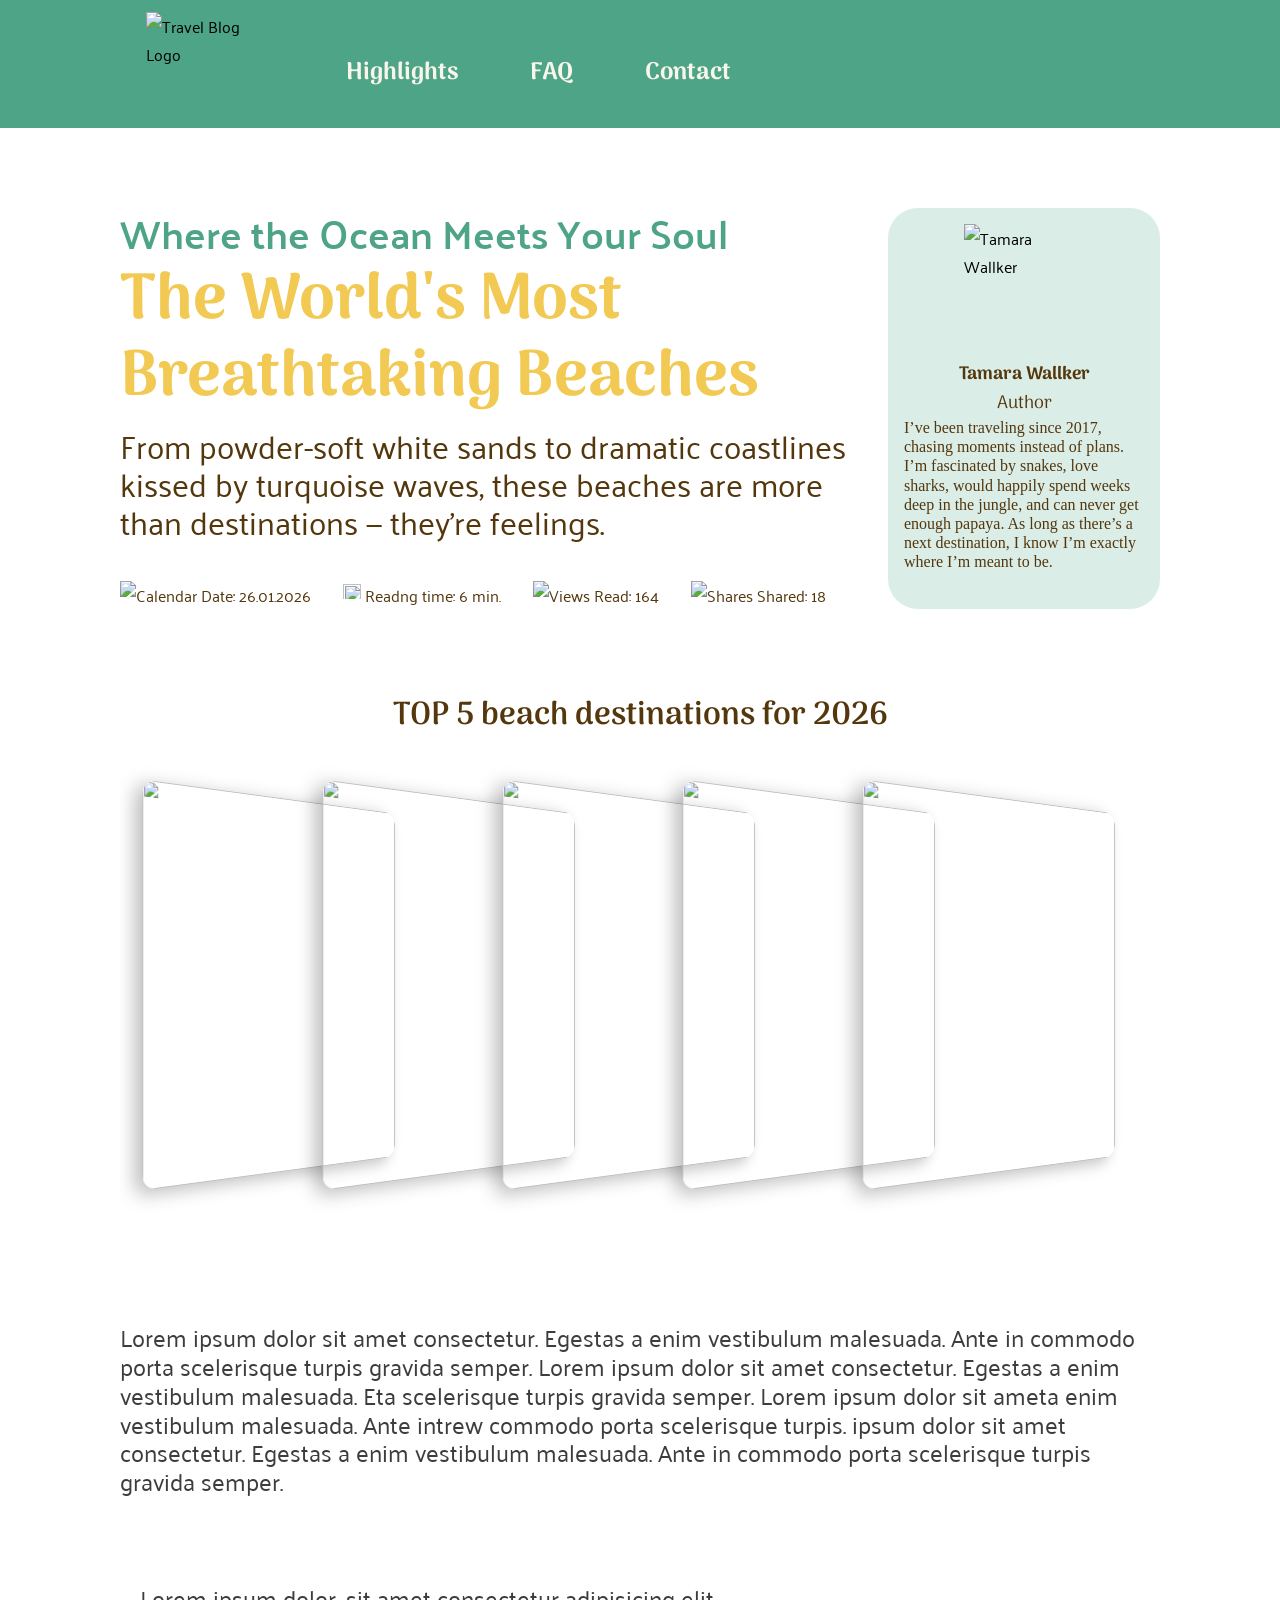
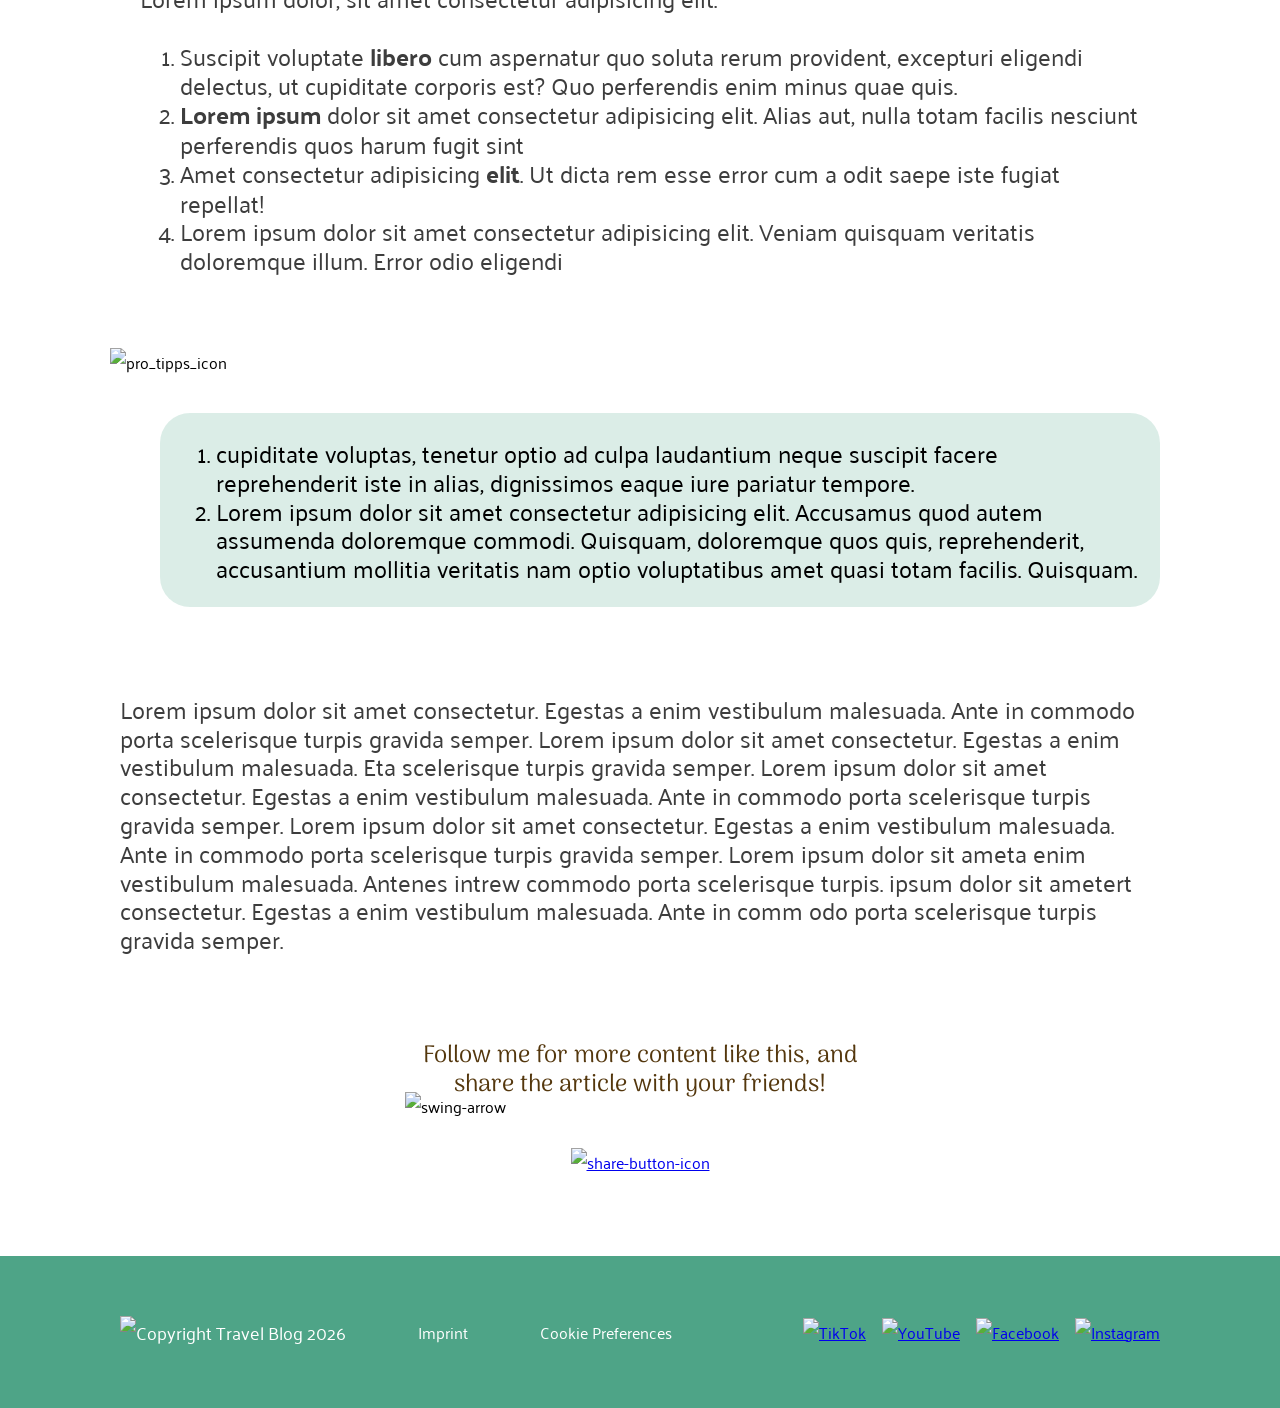
==== carousel.html @ 8987be5d "feat: add pro-tipp box / add share-button-content / refactor: footer" ====
<!DOCTYPE html>
<html lang="en">
<head>
    <meta charset="UTF-8">
    <meta name="viewport" content="width=device-width, initial-scale=1.0">
    <title>Article 01 / Carousel</title>
    <link rel="stylesheet" href="carousel.css">
</head>
<body>
    <header class="header">
        <nav class="nav">
            <img src="/travel-blog/video webpage/logo.png" alt="Travel Blog Logo" class="logo">
            <div class="nav_links">
                <a href="#highlights">Highlights</a>
                <a href="#faq">FAQ</a>
                <a href="#contact">Contact</a>
            </div>
        </nav>
    </header>
    <main class="full_content">
        <section class="article_header">
            <article class="headline_text">
                <div class="headline">
                    <p class="sub_headline">Where the Ocean Meets Your Soul</p>
                    <h1>The World's Most Breathtaking Beaches</h1>
                    <p class="description">From powder-soft white sands to dramatic coastlines kissed by turquoise waves, these beaches are more than destinations — they’re feelings.</p>
                </div>
                <div class="meta_info">
                    <div class="meta-item"><img src="/travel-blog/assets/img/page-carousel/calendar_month.png" alt="Calendar"> Date: 26.01.2026</div>
                    <div class="meta-item"><img src="/travel-blog/assets/img/page-carousel/eyeglasses_2.png"> Readng time: 6 min.</div>
                    <div class="meta-item"><img src="/travel-blog/assets/img/page-carousel/visibility.png" alt="Views"> Read: 164</div>
                    <div class="meta-item"><img src="/travel-blog/assets/img/page-carousel/share.png" alt="Shares"> Shared: 18</div>
                </div>
            </article>
            
            <article class="author_info">
                 <div class="avatar"><img src="/travel-blog/assets/img/page-carousel/Avatar.png" alt="Tamara Wallker"></div>
                    <div class="author_details">
                        <div class="author_header">
                            <p class="author_name">Tamara Wallker</p>
                            <p class="author_label">Author</p>
                        </div>
                        <p class="author_bio">I’ve been traveling since 2017, chasing moments instead of plans. I’m fascinated by snakes, love sharks, would happily spend weeks deep in the jungle, and can never get enough papaya. As long as there’s a next destination, I know I’m exactly where I’m meant to be.</p>
                    </div>
            </article>
        </section>
        <section class="carousel_content">
            <h2>TOP 5 beach destinations for 2026</h2>
            <section class="carousel">
                <div class="slider-element"> <img src="/travel-blog/assets/img/page-carousel/beach04.jpg" alt=""></div>
                <div class="slider-element"> <img src="/travel-blog/assets/img/page-carousel/beach03.jpg" alt=""></div>
                <div class="slider-element"> <img src="/travel-blog/assets/img/page-carousel/beach02.jpg" alt=""></div>
                <div class="slider-element"> <img src="/travel-blog/assets/img/page-carousel/beach01.jpg" alt=""></div>
                <div class="slider-element"> <img src="/travel-blog/assets/img/page-carousel/woman.jpg" alt=""></div>
            </section>
        </section>
        <p class="content_text">Lorem ipsum dolor sit amet consectetur. Egestas a enim vestibulum malesuada. Ante in commodo porta scelerisque turpis gravida semper.  Lorem ipsum dolor sit amet consectetur. Egestas a enim vestibulum malesuada. Eta scelerisque turpis gravida semper.  Lorem ipsum dolor sit ameta enim vestibulum malesuada. Ante intrew commodo porta scelerisque turpis. ipsum dolor sit amet consectetur. Egestas a enim vestibulum malesuada. Ante in commodo porta scelerisque turpis gravida semper. </p>
        <article class="list_text">
            <p>Lorem ipsum dolor, sit amet consectetur adipisicing elit. </p>
            <br>
            <ol>
                <li>Suscipit voluptate <span>libero</span> cum aspernatur quo soluta rerum provident, excepturi eligendi delectus, ut cupiditate corporis est? Quo perferendis enim minus quae quis.</li>
                <li><span>Lorem ipsum</span> dolor sit amet consectetur adipisicing elit. Alias aut, nulla totam facilis nesciunt perferendis quos harum fugit sint</li>
                <li>Amet consectetur adipisicing <span>elit</span>. Ut dicta rem esse error cum a odit saepe iste fugiat repellat!</li>
                <li>Lorem ipsum dolor sit amet consectetur adipisicing elit. Veniam quisquam veritatis doloremque illum. Error odio eligendi</li>
            </ol>
        </article>

        <section class="tipps_content">
            <article class="tipps_box">
                <img src="/travel-blog/assets/img/page-carousel/Frame 435.png" alt="pro_tipps_icon">
            </article>
            <article class="tipps_list">
                <ol>
                    <li>cupiditate voluptas, tenetur optio ad culpa laudantium neque suscipit facere reprehenderit iste in alias, dignissimos eaque iure pariatur tempore. </li>
                    <li>Lorem ipsum dolor sit amet consectetur adipisicing elit. Accusamus quod autem assumenda doloremque commodi. Quisquam, doloremque quos quis, reprehenderit, accusantium mollitia veritatis nam optio voluptatibus amet quasi totam facilis. Quisquam.</li>
                </ol>
            </article>
        </section>
        <p class="content_text">Lorem ipsum dolor sit amet consectetur. Egestas a enim vestibulum malesuada. Ante in commodo porta scelerisque turpis gravida semper.  Lorem ipsum dolor sit amet consectetur. Egestas a enim vestibulum malesuada. Eta scelerisque turpis gravida semper. Lorem ipsum dolor sit amet consectetur. 
            Egestas a enim vestibulum malesuada. Ante in commodo porta scelerisque turpis gravida semper.  Lorem ipsum dolor sit amet consectetur. Egestas a enim vestibulum malesuada. Ante in commodo porta scelerisque turpis gravida semper. Lorem ipsum dolor sit ameta enim vestibulum malesuada. Antenes intrew commodo porta scelerisque turpis. ipsum dolor sit ametert consectetur. Egestas a enim vestibulum malesuada. Ante in comm odo porta scelerisque turpis gravida semper. 
        </p>
        <section class="share_content">
            <p>Follow me for more content like this, and share the article with your friends!</p>
            <a href="#"> <img src="/travel-blog/assets/img/page-carousel/Share button.png" alt="share-button-icon"> </a>
            <img class="swing_arrow" src="/travel-blog/assets/img/page-carousel/Vector 12.png" alt="swing-arrow">
        </section>
    </main>
    <footer class="footer">
            <div class="footer_links">
                <div class="copyright_group">
                    <img src="/travel-blog/assets/img/footer/copyright.png" alt="Copyright">
                    <span>Travel Blog 2026</span>
                </div>
                <a href="#" >Imprint</a>
                <a href="#" >Cookie Preferences</a>
            </div>
            <div class="socialmedia_links">
                <a href="#"><img src="/travel-blog/assets/img/footer/Tiktok_icon 1.png" alt="TikTok" class="social-icon"></a>
                <a href="#"><img src="/travel-blog/assets/img/footer/youtube.png" alt="YouTube" class="social-icon"></a>
                <a href="#"><img src="/travel-blog/assets/img/footer/facebook.png" alt="Facebook" class="social-icon"></a>
                <a href="#"><img src="/travel-blog/assets/img/footer/Instagram_logo_2016 1.png" alt="Instagram" class="social-icon"></a>
            </div>
    </footer>

</body>
</html>
---- carousel.css ----
@font-face {
  font-family: "Arima";
  src: url("./assets/fonts/Arima/Arima-VariableFont_wght.ttf")
    format("truetype");
  font-weight: 100 900;
  font-style: normal;
}

@font-face {
  font-family: "Palanquin-Regular";
  src: url("./assets/fonts/Palanquin/Palanquin-Regular.ttf") format("truetype");
  font-weight: 100 900;
  font-style: normal;
}

@font-face {
  font-family: "Palanquin-SemiBold";
  src: url("./assets/fonts/Palanquin/Palanquin-SemiBold.ttf") format("truetype");
  font-weight: 100 900;
  font-style: normal;
}

@font-face {
  font-family: "Palanquin-Bold";
  src: url("./assets/fonts/Palanquin/Palanquin-Bold.ttf") format("truetype");
  font-weight: 100 900;
  font-style: normal;
}

* {
  margin: 0;
  box-sizing: border-box;
  font-family: "Palanquin-Regular";
  scroll-behavior: smooth;
}

html {
  font-size: 16px;
}

.full_content {
  display: flex;
  flex-direction: column;
  align-items: center;
  padding: 80px 120px;
  gap: 88px;
}

.header {
  width: 100%;
  height: 128px;
  display: flex;
  align-items: center;
  background: #4ea487;
}

.nav {
  display: flex;
  align-items: center;
  padding-left: 146px;
  padding-top: 16px;
  gap: 80px;
}

.logo {
  width: 120px;
  height: 120px;
}

.nav_links {
  display: flex;
  gap: 72px;
}

.nav_links a {
  font-family: "Arima";
  font-weight: 700;
  font-size: 24px;
  color: #f8f5eb;
  text-decoration: none;
  gap: 10px;
}

.article_header {
  max-width: 1201px;
  display: flex;
  justify-content: space-between;
  gap: 30px;
}

.headline_text {
  display: flex;
  flex-direction: column;
  gap: 40px;
}

.headline {
  display: flex;
  flex-direction: column;
  gap: 8px;
}

.sub_headline {
  font-size: 40px;
  font-family: "Palanquin-SemiBold";
  font-weight: 600;
  color: rgba(78, 164, 135, 1);
  line-height: 120%;
}

.headline h1 {
  font-family: "Arima";
  font-size: 64px;
  color: rgba(241, 201, 83, 1);
  line-height: 120%;
}

.description {
  font-size: 32px;
  line-height: 120%;
  color: rgba(84, 55, 13, 1);
}

.author_info {
  display: flex;
  flex-direction: column;
  align-items: center;
  padding: 16px;
  gap: 16px;
  background: rgba(78, 164, 135, 0.2);
  border-radius: 30px;
}

.avatar {
  width: 120px;
  height: 120px;
}

.author_header {
  display: flex;
  flex-direction: column;
  align-items: center;
}

.author_details {
  display: flex;
  flex-direction: column;
  align-items: center;
  width: 240px;
}

.author_name {
  font-family: "Arima";
  font-weight: bold;
  font-size: 18px;
  color: rgba(84, 55, 13, 1);
}

.author_label {
  font-family: "Arima";
  font-size: 18px;
  color: rgba(84, 55, 13, 1);
}

.author_bio {
  font-family: "Palanquin";
  color: rgba(84, 55, 13, 1);
  line-height: 120%;
}

.meta_info {
  display: flex;
  gap: 32px;
  font-size: 16px;
  color: #54370d;
  align-items: center;
}

.meta-item img {
  height: 18px;
  width: 18px;
}

.carousel_content {
  width: 100%;
  display: flex;
  flex-direction: column;
  align-items: center;
}

.carousel_content h2 {
  font-family: "Arima";
  font-weight: 600;
  font-size: 32px;
  line-height: 120%;
  color: rgba(84, 55, 13, 1);
}

.carousel {
  max-width: 1300px;
  width: 100%;
  height: 500px;
  display: flex;
  justify-content: center;
  align-items: center;
  margin: 0 auto;
  overflow: hidden;
}

.carousel img {
  width: 100%;
  height: 100%;
  object-fit: cover;
  border-radius: 16px;
  display: block;
}

.slider-element {
  width: 340px;
  height: 440px;
  position: relative;
  border-radius: 16px;
  margin: 0 -80px;
  box-shadow: -9px 5px 20px 0px rgba(0, 0, 0, 0.25);
  transform: perspective(800px) rotateY(30deg) scale(0.85);
  transition: all 300ms ease-out;
}

.slider-element:hover {
  z-index: 2;

  transform: perspective(800px) rotateY(0deg) scale(1);
  margin: 0 40px;

  box-shadow: -9px 5px 20px 0px rgba(0, 0, 0, 0.25);
}

.slider-element:hover ~ .slider-element {
  transform: perspective(700px) rotateY(-30deg) scale(0.85);
}

.content_text {
  font-size: 24px;
  line-height: 120%;
  color: rgba(61, 61, 61, 1);
}

.list_text {
  max-width: 1000px;
  font-size: 24px;
  color: rgba(61, 61, 61, 1);
  display: flex;
  flex-direction: column;
  line-height: 120%;
}

.list_text span {
  font-family: "Palanquin-Bold";
}

.tipps_content {
  max-width: 1130px;
  display: flex;
  flex-direction: column;
  position: relative;
}

.tipps_list {
  font-size: 24px;
  line-height: 120%;
  background-color: rgba(78, 164, 135, 0.2);
  border-radius: 30px;
  padding: 26px 16px 24px 16px;
  margin-top: 50px;
  margin-left: 40px;
}

.tipps_box {
  position: absolute;
  top: -15px;
  left: -10px;
  z-index: 1;
}

.share_content {
  max-width: 480px;
  display: flex;
  flex-direction: column;
  align-items: center;
  text-align: center;
  gap: 48px;
  position: relative;
}

.share_content p {
  font-size: 24px;
  font-family: "Arima";
  line-height: 120%;
  color: rgba(84, 55, 13, 1);
}

.swing_arrow {
  position: absolute;
  top: 50px;
  left: 5px;
}

.footer {
  padding: 60px 120px;
  display: flex;
  width: 100%;
  justify-content: space-between;
  background-color: rgba(78, 164, 135, 1);
}

.copyright_group {
  font-size: 18px;
  color: white;
  display: flex;
  gap: 4px;
}

.footer_links {
  display: flex;
  gap: 72px;
  align-items: center;
}

.footer_links img {
  object-fit: contain;
}

.footer_links a {
  text-decoration: none;
  color: white;
}

.socialmedia_links {
  display: flex;
  gap: 16px;
  align-items: center;
}
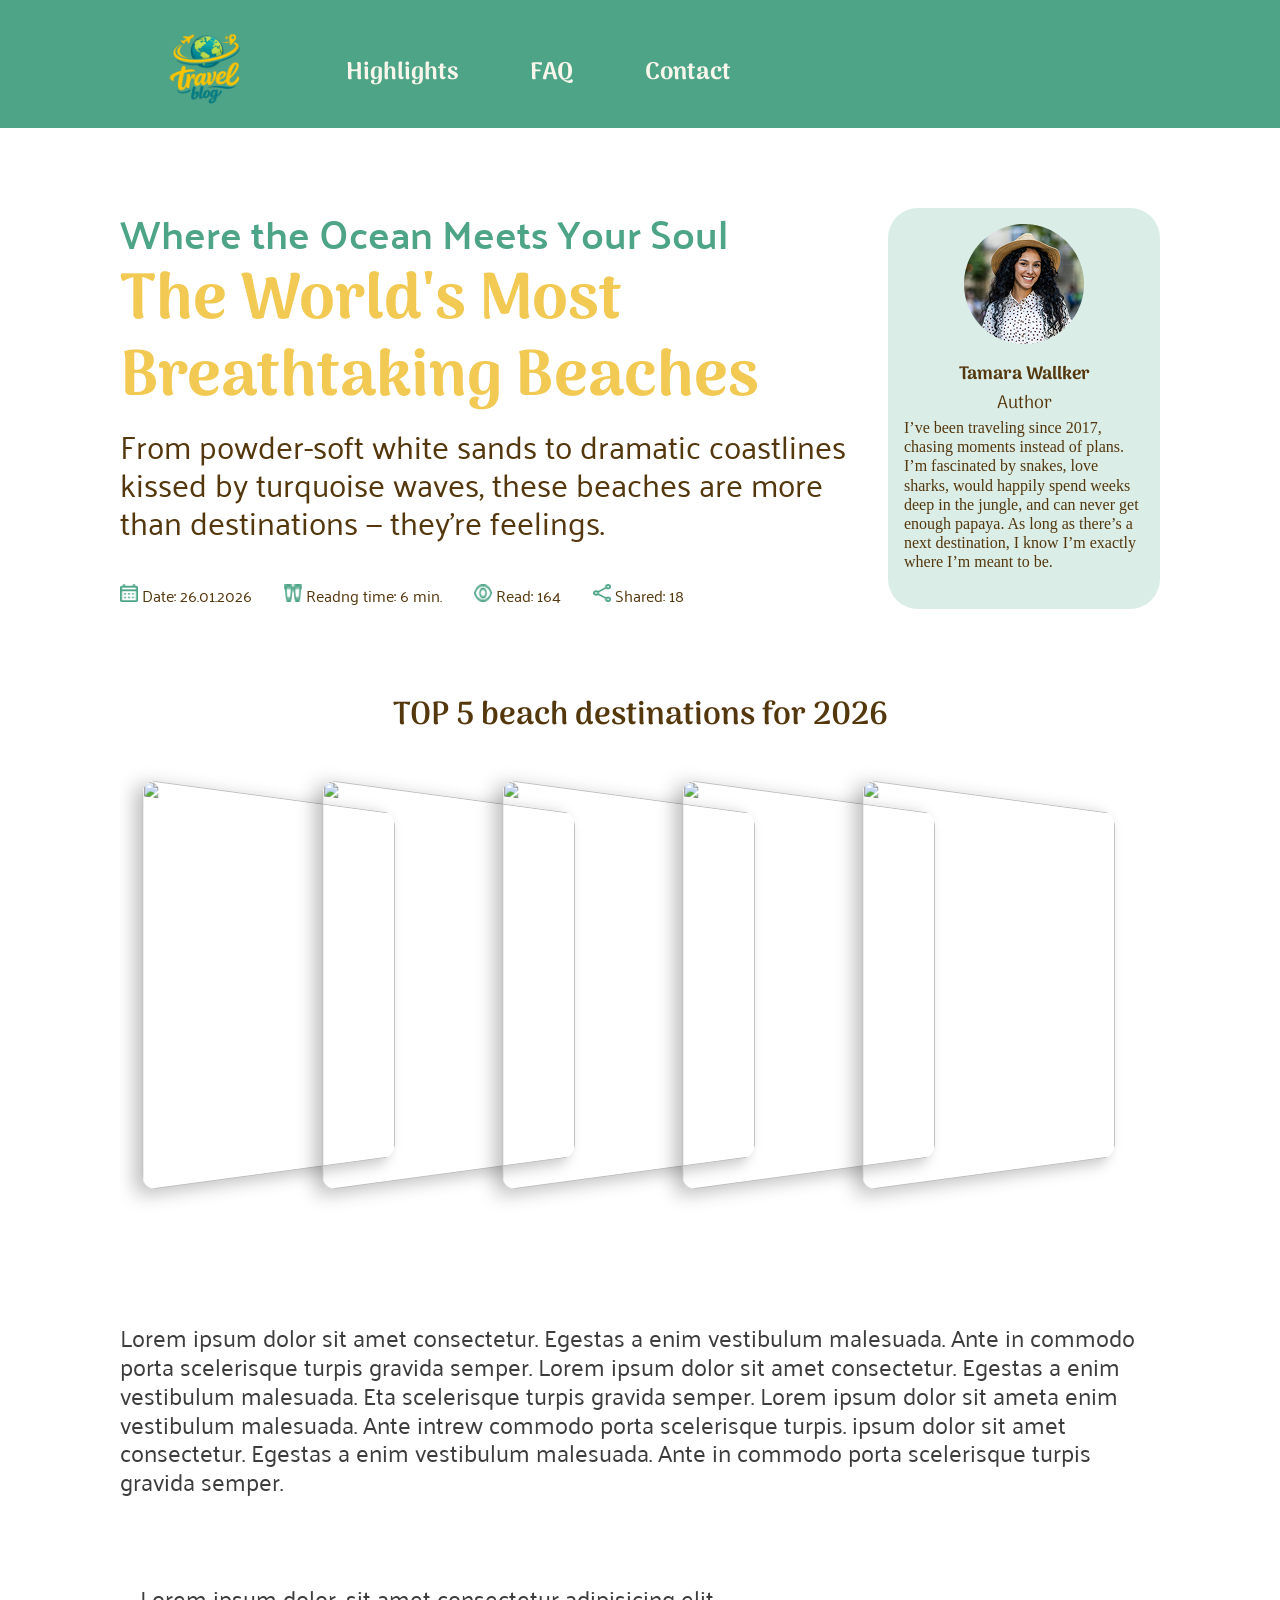
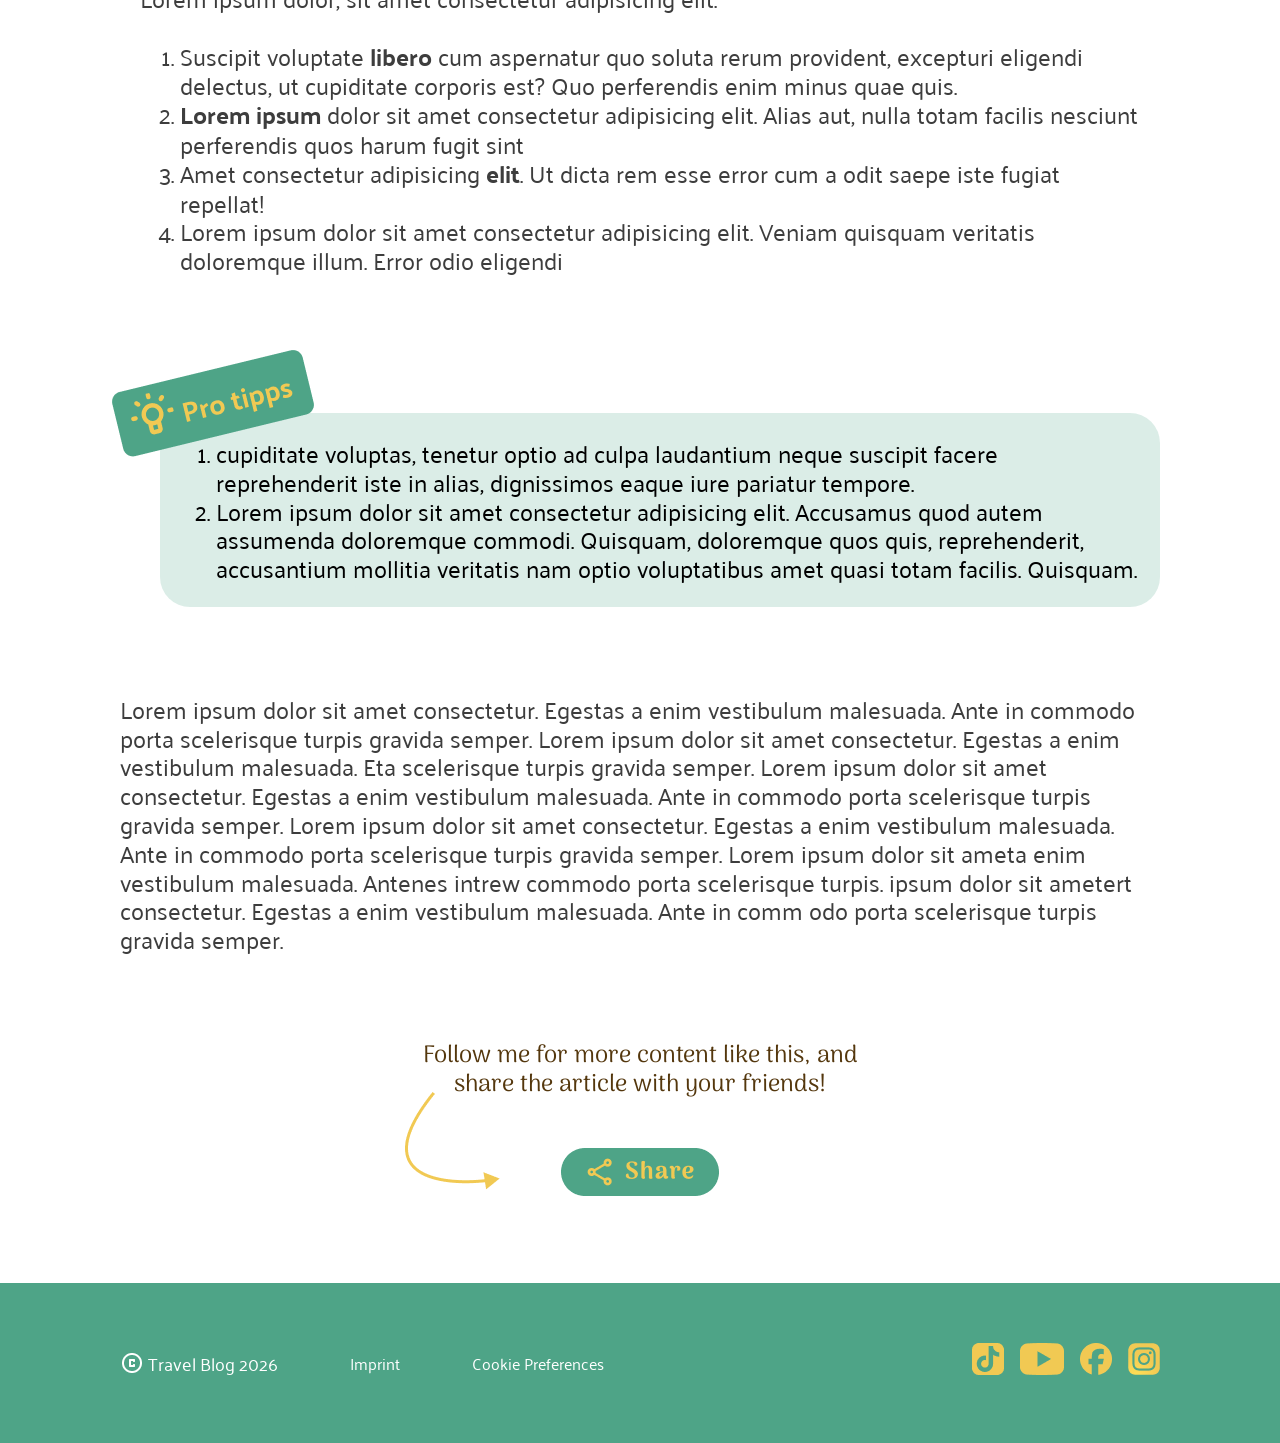
==== commit e78fff68: "fix: changed img path" ====
--- a/carousel.html
+++ b/carousel.html
@@ -9,7 +9,7 @@
 <body>
     <header class="header">
         <nav class="nav">
-            <img src="/travel-blog/video webpage/logo.png" alt="Travel Blog Logo" class="logo">
+            <img src="./video webpage/logo.png" alt="Travel Blog Logo" class="logo">
             <div class="nav_links">
                 <a href="#highlights">Highlights</a>
                 <a href="#faq">FAQ</a>
@@ -26,15 +26,15 @@
                     <p class="description">From powder-soft white sands to dramatic coastlines kissed by turquoise waves, these beaches are more than destinations — they’re feelings.</p>
                 </div>
                 <div class="meta_info">
-                    <div class="meta-item"><img src="/travel-blog/assets/img/page-carousel/calendar_month.png" alt="Calendar"> Date: 26.01.2026</div>
-                    <div class="meta-item"><img src="/travel-blog/assets/img/page-carousel/eyeglasses_2.png"> Readng time: 6 min.</div>
-                    <div class="meta-item"><img src="/travel-blog/assets/img/page-carousel/visibility.png" alt="Views"> Read: 164</div>
-                    <div class="meta-item"><img src="/travel-blog/assets/img/page-carousel/share.png" alt="Shares"> Shared: 18</div>
+                    <div class="meta-item"><img src="./assets/img/page-carousel/calendar_month.png" alt="Calendar"> Date: 26.01.2026</div>
+                    <div class="meta-item"><img src="./assets/img/page-carousel/eyeglasses_2.png"> Readng time: 6 min.</div>
+                    <div class="meta-item"><img src="./assets/img/page-carousel/visibility.png" alt="Views"> Read: 164</div>
+                    <div class="meta-item"><img src="./assets/img/page-carousel/share.png" alt="Shares"> Shared: 18</div>
                 </div>
             </article>
             
             <article class="author_info">
-                 <div class="avatar"><img src="/travel-blog/assets/img/page-carousel/Avatar.png" alt="Tamara Wallker"></div>
+                 <div class="avatar"><img src="./assets/img/page-carousel/Avatar.png" alt="Tamara Wallker"></div>
                     <div class="author_details">
                         <div class="author_header">
                             <p class="author_name">Tamara Wallker</p>
@@ -47,11 +47,11 @@
         <section class="carousel_content">
             <h2>TOP 5 beach destinations for 2026</h2>
             <section class="carousel">
-                <div class="slider-element"> <img src="/travel-blog/assets/img/page-carousel/beach04.jpg" alt=""></div>
-                <div class="slider-element"> <img src="/travel-blog/assets/img/page-carousel/beach03.jpg" alt=""></div>
-                <div class="slider-element"> <img src="/travel-blog/assets/img/page-carousel/beach02.jpg" alt=""></div>
-                <div class="slider-element"> <img src="/travel-blog/assets/img/page-carousel/beach01.jpg" alt=""></div>
-                <div class="slider-element"> <img src="/travel-blog/assets/img/page-carousel/woman.jpg" alt=""></div>
+                <div class="slider-element"> <img src="./assets/img/page-carousel/beach04.jpg" alt=""></div>
+                <div class="slider-element"> <img src="./assets/img/page-carousel/beach03.jpg" alt=""></div>
+                <div class="slider-element"> <img src="./assets/img/page-carousel/beach02.jpg" alt=""></div>
+                <div class="slider-element"> <img src="./assets/img/page-carousel/beach01.jpg" alt=""></div>
+                <div class="slider-element"> <img src="./assets/img/page-carousel/woman.jpg" alt=""></div>
             </section>
         </section>
         <p class="content_text">Lorem ipsum dolor sit amet consectetur. Egestas a enim vestibulum malesuada. Ante in commodo porta scelerisque turpis gravida semper.  Lorem ipsum dolor sit amet consectetur. Egestas a enim vestibulum malesuada. Eta scelerisque turpis gravida semper.  Lorem ipsum dolor sit ameta enim vestibulum malesuada. Ante intrew commodo porta scelerisque turpis. ipsum dolor sit amet consectetur. Egestas a enim vestibulum malesuada. Ante in commodo porta scelerisque turpis gravida semper. </p>
@@ -68,7 +68,7 @@
 
         <section class="tipps_content">
             <article class="tipps_box">
-                <img src="/travel-blog/assets/img/page-carousel/Frame 435.png" alt="pro_tipps_icon">
+                <img src="./assets/img/page-carousel/Frame 435.png" alt="pro_tipps_icon">
             </article>
             <article class="tipps_list">
                 <ol>
@@ -82,24 +82,24 @@
         </p>
         <section class="share_content">
             <p>Follow me for more content like this, and share the article with your friends!</p>
-            <a href="#"> <img src="/travel-blog/assets/img/page-carousel/Share button.png" alt="share-button-icon"> </a>
-            <img class="swing_arrow" src="/travel-blog/assets/img/page-carousel/Vector 12.png" alt="swing-arrow">
+            <a href="#"> <img src="./assets/img/page-carousel/Share button.png" alt="share-button-icon"> </a>
+            <img class="swing_arrow" src="./assets/img/page-carousel/Vector 12.png" alt="swing-arrow">
         </section>
     </main>
     <footer class="footer">
             <div class="footer_links">
                 <div class="copyright_group">
-                    <img src="/travel-blog/assets/img/footer/copyright.png" alt="Copyright">
+                    <img src="./assets/img/footer/copyright.png" alt="Copyright">
                     <span>Travel Blog 2026</span>
                 </div>
                 <a href="#" >Imprint</a>
                 <a href="#" >Cookie Preferences</a>
             </div>
             <div class="socialmedia_links">
-                <a href="#"><img src="/travel-blog/assets/img/footer/Tiktok_icon 1.png" alt="TikTok" class="social-icon"></a>
-                <a href="#"><img src="/travel-blog/assets/img/footer/youtube.png" alt="YouTube" class="social-icon"></a>
-                <a href="#"><img src="/travel-blog/assets/img/footer/facebook.png" alt="Facebook" class="social-icon"></a>
-                <a href="#"><img src="/travel-blog/assets/img/footer/Instagram_logo_2016 1.png" alt="Instagram" class="social-icon"></a>
+                <a href="#"><img src="./assets/img/footer/Tiktok_icon 1.png" alt="TikTok" class="social-icon"></a>
+                <a href="#"><img src="./assets/img/footer/youtube.png" alt="YouTube" class="social-icon"></a>
+                <a href="#"><img src="./assets/img/footer/facebook.png" alt="Facebook" class="social-icon"></a>
+                <a href="#"><img src="./assets/img/footer/Instagram_logo_2016 1.png" alt="Instagram" class="social-icon"></a>
             </div>
     </footer>
 
--- a/carousel.css
+++ b/carousel.css
@@ -78,7 +78,44 @@
   font-size: 24px;
   color: #f8f5eb;
   text-decoration: none;
-  gap: 10px;
+  position: relative; 
+  display: inline-block;
+}
+
+.nav_links a::after {
+    content: "";
+    position: absolute;
+    bottom: 5px;
+    left: 50%;
+    transform: translateX(-50%);
+    width: calc(100% + 20px);                 
+    height: 25px;                
+    background-repeat: no-repeat;
+    background-position: bottom center;
+    
+    background-size: contain;
+    opacity: 0;                  
+    transition: opacity 300ms ease; 
+}
+
+.nav_links a:focus{
+  color: rgba(241, 201, 83, 1);
+}
+
+.nav_links a:nth-child(1)::after {
+  background-image: url(/travel-blog/assets/img/page-carousel/highlight-hover.png);
+}
+
+.nav_links a:nth-child(2)::after {
+  background-image: url(/travel-blog/assets/img/page-carousel/faq-hover.png);
+}
+
+.nav_links a:nth-child(3)::after {
+  background-image: url(/travel-blog/assets/img/page-carousel/contact-hover.png);
+}
+
+.nav_links a:hover::after{
+  opacity: 1;
 }
 
 .article_header {
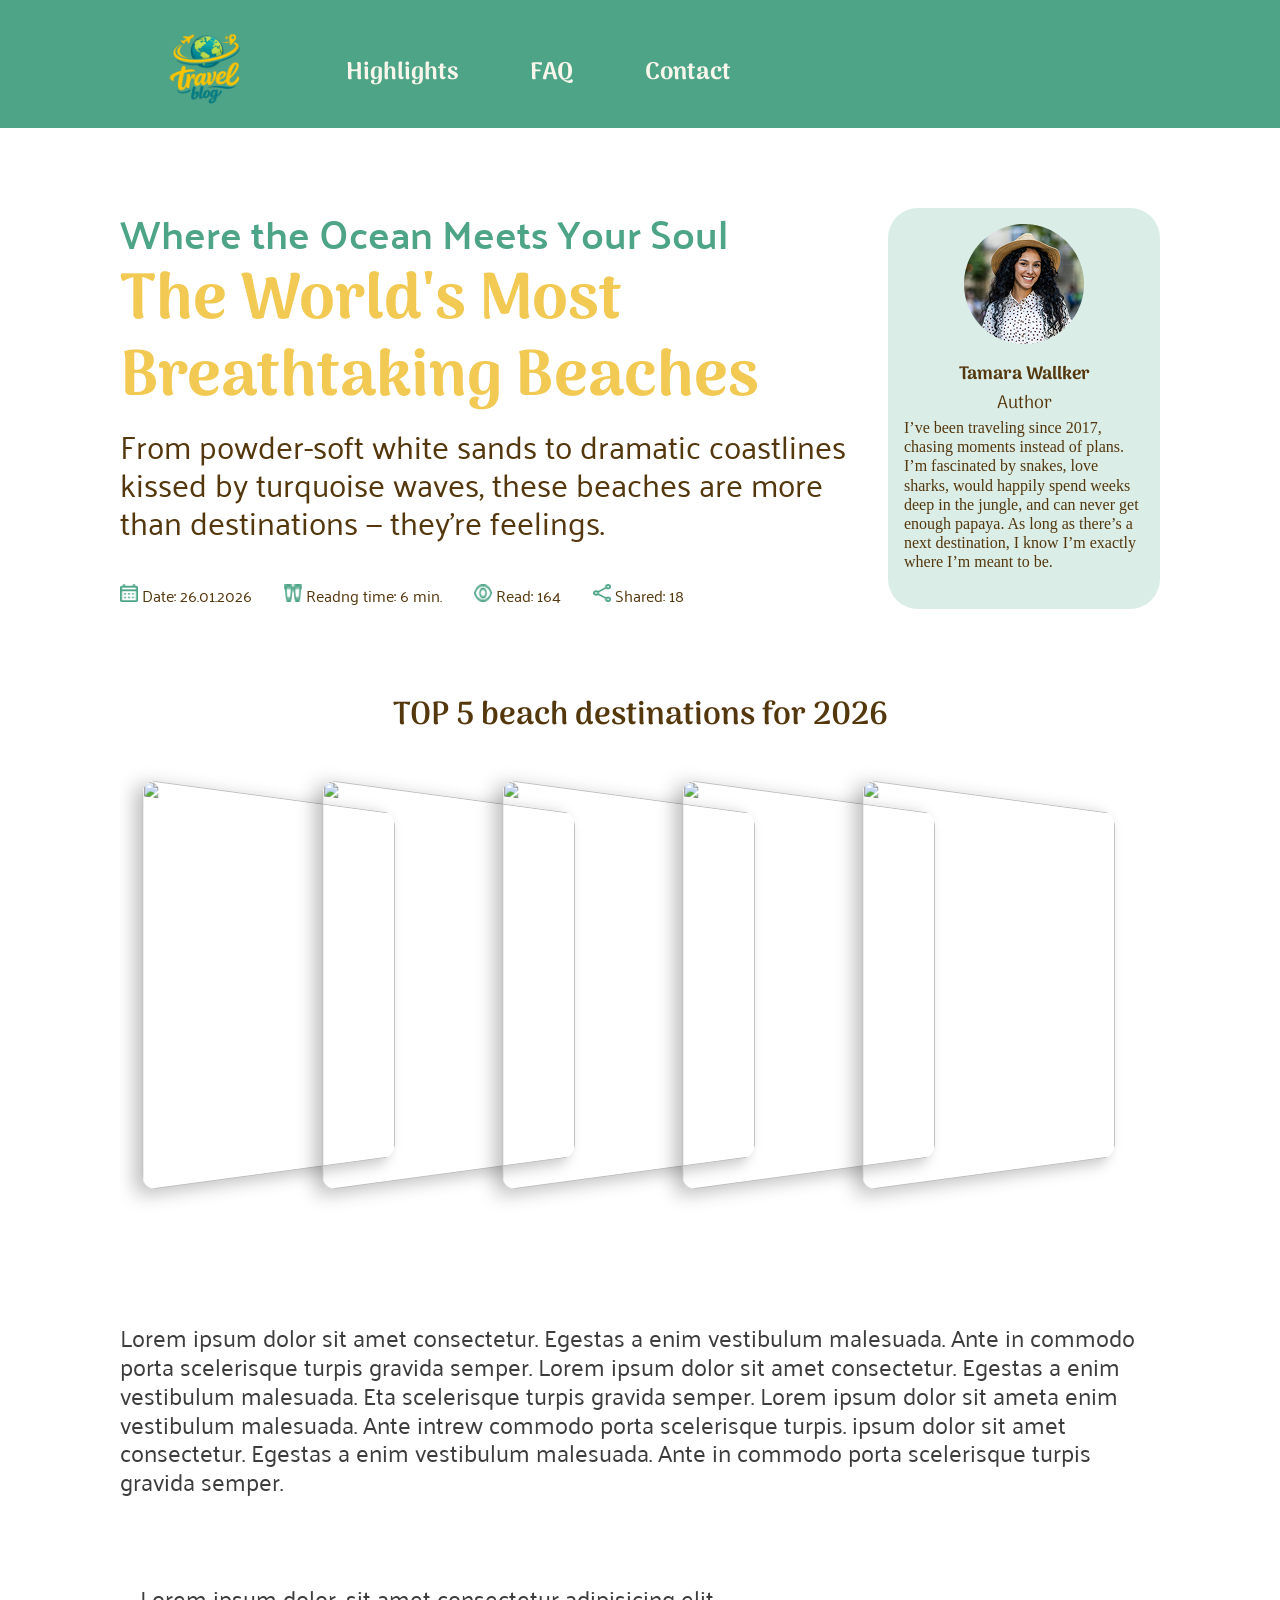
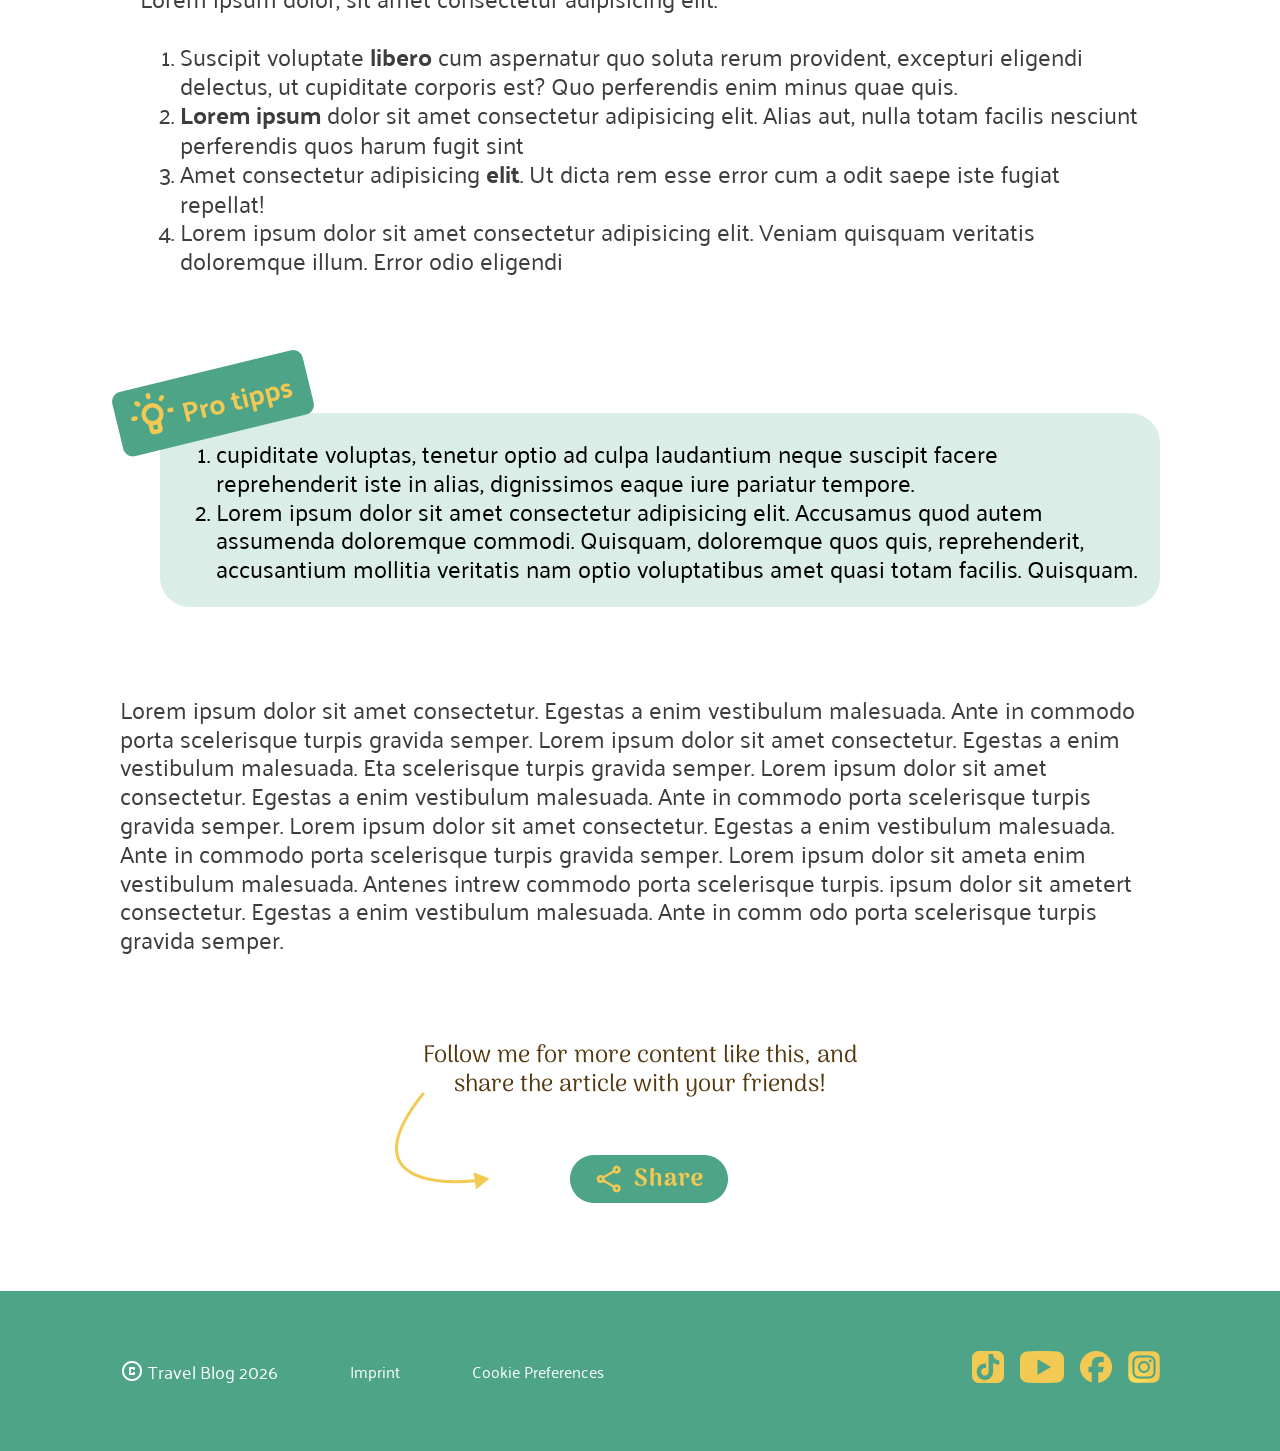
==== commit e18f9733: "fix: share_content" ====
--- a/carousel.html
+++ b/carousel.html
@@ -81,9 +81,25 @@
             Egestas a enim vestibulum malesuada. Ante in commodo porta scelerisque turpis gravida semper.  Lorem ipsum dolor sit amet consectetur. Egestas a enim vestibulum malesuada. Ante in commodo porta scelerisque turpis gravida semper. Lorem ipsum dolor sit ameta enim vestibulum malesuada. Antenes intrew commodo porta scelerisque turpis. ipsum dolor sit ametert consectetur. Egestas a enim vestibulum malesuada. Ante in comm odo porta scelerisque turpis gravida semper. 
         </p>
         <section class="share_content">
-            <p>Follow me for more content like this, and share the article with your friends!</p>
-            <a href="#"> <img src="./assets/img/page-carousel/Share button.png" alt="share-button-icon"> </a>
-            <img class="swing_arrow" src="./assets/img/page-carousel/Vector 12.png" alt="swing-arrow">
+            <p>
+            Follow me for more content like this, and share the article with your
+            friends!
+            </p>
+            <div class="share_action_area">
+                <input type="checkbox" id="share-toggle" class="share_checkbox" />
+                <label for="share-toggle" class="share_btn_label">
+                    <div class="btn_wrapper">
+                    <img class="btn_img_normal" src="./assets/img/page-carousel/Share button.png" alt="share-initial" />
+                    <img class="btn_img_clicked_1" src="./assets/img/page-carousel/share-click.png" alt="share-clicked"/>
+                    <img class="btn_img_clicked_2" src="./assets/img/page-carousel/share.png" alt="share-clicked"/>
+                    </div>
+                </label>
+                <img class="swing_arrow" src="./assets/img/page-carousel/Vector 12.png" alt="swing-arrow"/>
+                <div class="share_links">
+                    <a href="#">LinkedIn</a>
+                    <a href="#">WhatsApp</a>
+                </div>
+            </div>
         </section>
     </main>
     <footer class="footer">
--- a/carousel.css
+++ b/carousel.css
@@ -78,27 +78,27 @@
   font-size: 24px;
   color: #f8f5eb;
   text-decoration: none;
-  position: relative; 
+  position: relative;
   display: inline-block;
 }
 
 .nav_links a::after {
-    content: "";
-    position: absolute;
-    bottom: 5px;
-    left: 50%;
-    transform: translateX(-50%);
-    width: calc(100% + 20px);                 
-    height: 25px;                
-    background-repeat: no-repeat;
-    background-position: bottom center;
-    
-    background-size: contain;
-    opacity: 0;                  
-    transition: opacity 300ms ease; 
-}
-
-.nav_links a:focus{
+  content: "";
+  position: absolute;
+  bottom: 5px;
+  left: 50%;
+  transform: translateX(-50%);
+  width: calc(100% + 20px);
+  height: 25px;
+  background-repeat: no-repeat;
+  background-position: bottom center;
+
+  background-size: contain;
+  opacity: 0;
+  transition: opacity 300ms ease;
+}
+
+.nav_links a:focus {
   color: rgba(241, 201, 83, 1);
 }
 
@@ -114,7 +114,7 @@
   background-image: url(/travel-blog/assets/img/page-carousel/contact-hover.png);
 }
 
-.nav_links a:hover::after{
+.nav_links a:hover::after {
   opacity: 1;
 }
 
@@ -277,6 +277,7 @@
 }
 
 .content_text {
+  max-width: 1201px;
   font-size: 24px;
   line-height: 120%;
   color: rgba(61, 61, 61, 1);
@@ -320,7 +321,7 @@
 }
 
 .share_content {
-  max-width: 480px;
+  max-width: 500px;
   display: flex;
   flex-direction: column;
   align-items: center;
@@ -334,12 +335,105 @@
   font-family: "Arima";
   line-height: 120%;
   color: rgba(84, 55, 13, 1);
+}
+
+.share_action_area {
+  display: flex;
+  align-items: center;
+  justify-content: center;
+}
+
+.share_checkbox {
+  display: none;
+}
+
+.share_btn_label {
+  cursor: pointer;
+  display: flex;
+  align-items: center;
+}
+
+.btn_wrapper {
+  position: relative;
+  display: flex;
+  align-items: center;
+}
+
+.btn_img_normal {
+  display: block;
+  transition: opacity 300ms ease;
+}
+
+.btn_img_clicked_1 {
+  position: absolute;
+  top: 0;
+  opacity: 0;
+  transform: translateX(-20px);
+  transition: opacity 300ms ease, transform 300ms ease;
+}
+
+.btn_img_clicked_2 {
+  width: 32px;
+  height: 32px;
+  opacity: 0;
+  visibility: hidden;
+  margin-left: -50px;
+  transition:
+    max-width 300ms ease,
+    opacity 300ms ease,
+    margin 300ms ease;
 }
 
 .swing_arrow {
   position: absolute;
   top: 50px;
   left: 5px;
+  pointer-events: none;
+}
+
+.share_links {
+  display: flex;
+  flex-direction: column;
+  text-align: left;
+  gap: 5px;
+
+  max-width: 0;
+  opacity: 0;
+  visibility: hidden;
+  overflow: hidden;
+  white-space: nowrap;
+  margin-left: 0;
+  transition:
+    max-width 300ms ease,
+    opacity 300ms ease;
+}
+
+.share_links a {
+  font-family: "Arima";
+  font-size: 18px;
+  font-weight: 600;
+  color: rgba(78, 164, 135, 1);
+  text-decoration: underline;
+}
+
+.share_checkbox:checked ~ .share_btn_label .btn_img_normal {
+  opacity: 0;
+}
+.share_checkbox:checked ~ .share_btn_label .btn_img_clicked_1 {
+  opacity: 1;
+}
+
+.share_checkbox:checked ~ .share_btn_label .btn_img_clicked_2 {
+  max-width: 50px;
+  opacity: 1;
+  visibility: visible;
+}
+
+.share_checkbox:checked ~ .share_links {
+  max-width: 150px;
+  opacity: 1;
+  visibility: visible;
+  margin-left: 15px;
 }
 
 .footer {
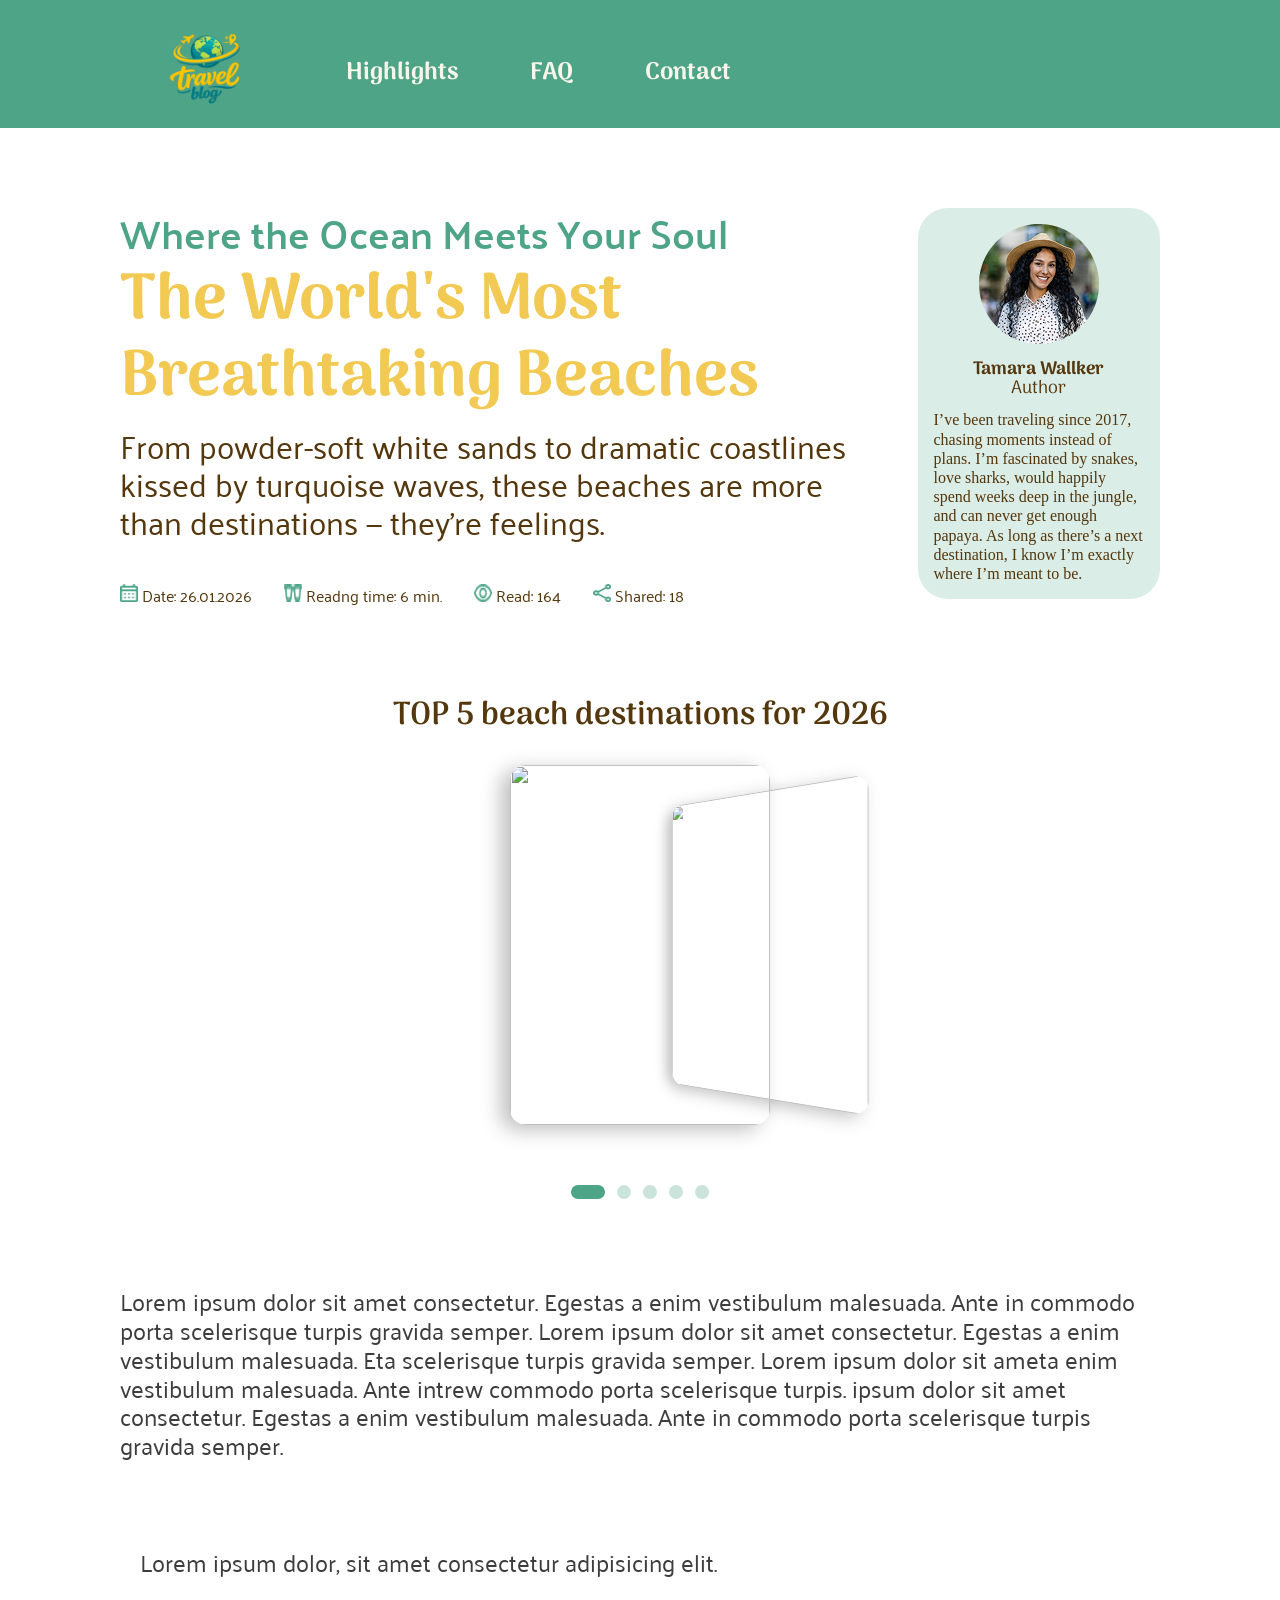
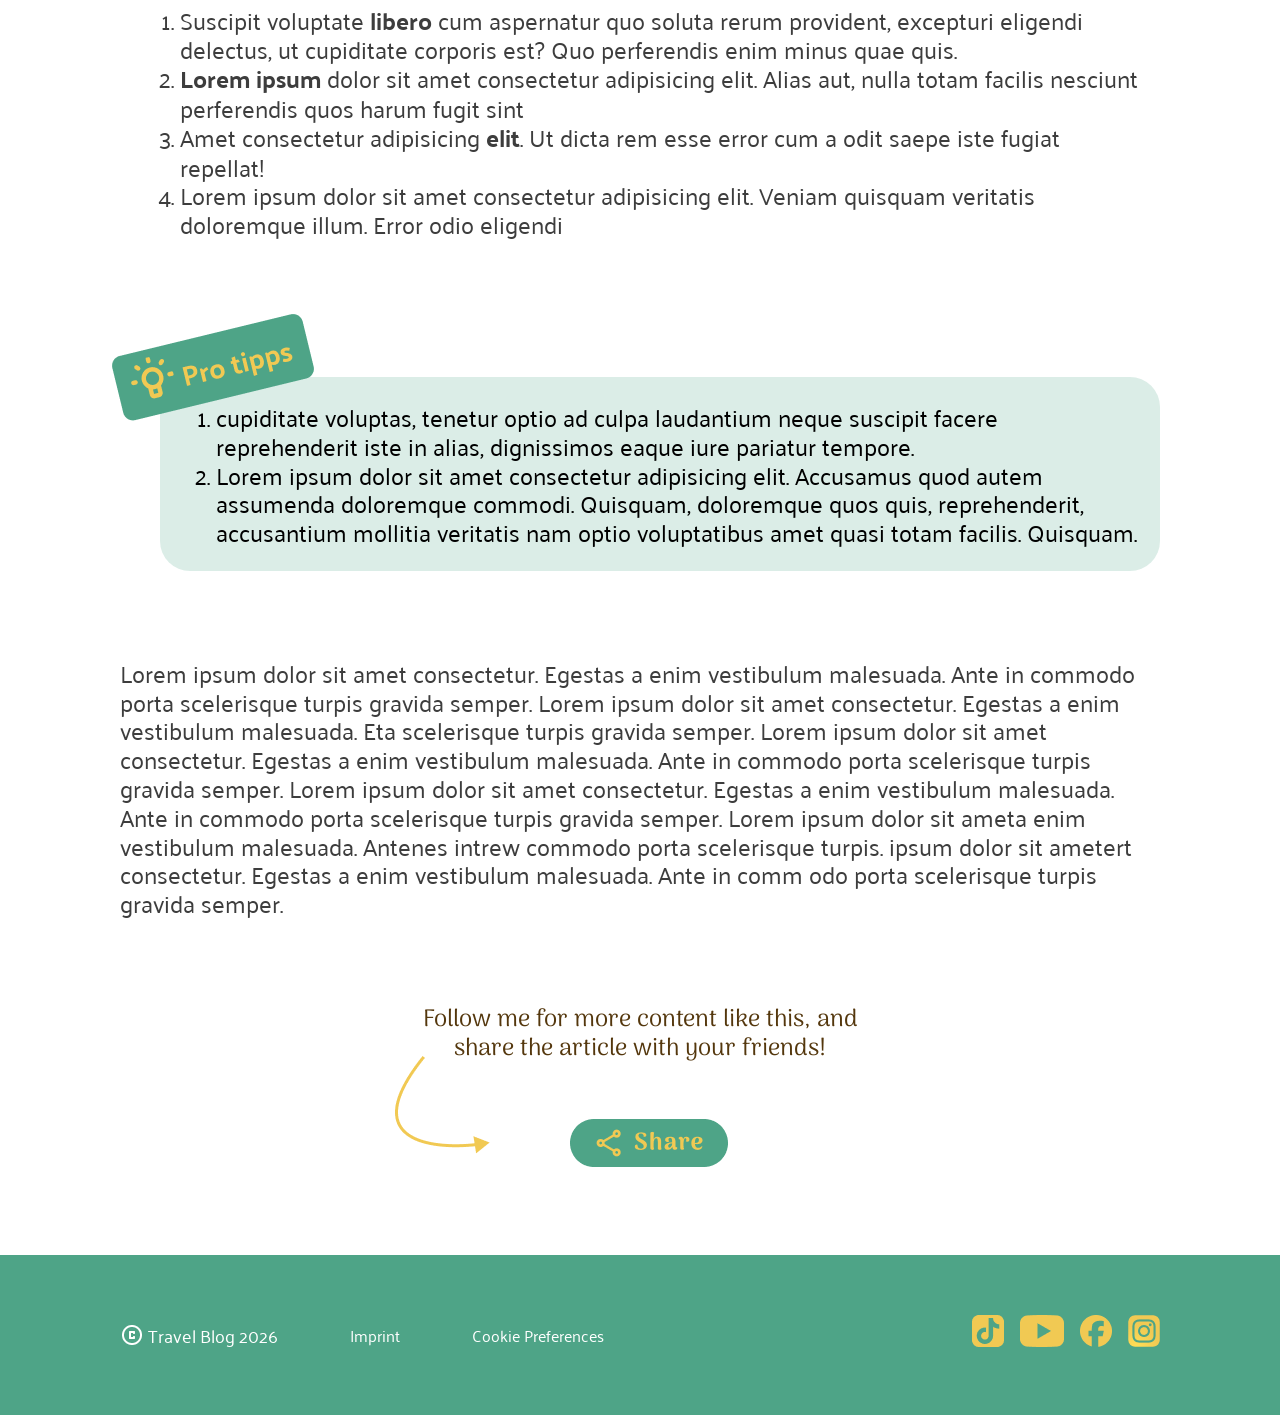
==== commit 54ed92ee: "feat: add responsive layout / add slider/ add responsive slideshow with radiobuttons" ====
--- a/carousel.html
+++ b/carousel.html
@@ -26,10 +26,16 @@
                     <p class="description">From powder-soft white sands to dramatic coastlines kissed by turquoise waves, these beaches are more than destinations — they’re feelings.</p>
                 </div>
                 <div class="meta_info">
-                    <div class="meta-item"><img src="./assets/img/page-carousel/calendar_month.png" alt="Calendar"> Date: 26.01.2026</div>
-                    <div class="meta-item"><img src="./assets/img/page-carousel/eyeglasses_2.png"> Readng time: 6 min.</div>
-                    <div class="meta-item"><img src="./assets/img/page-carousel/visibility.png" alt="Views"> Read: 164</div>
-                    <div class="meta-item"><img src="./assets/img/page-carousel/share.png" alt="Shares"> Shared: 18</div>
+                    <div class="article_meta_row">
+                        <div class="meta-item"><img src="./assets/img/page-carousel/calendar_month.png" alt="Calendar"> Date: 26.01.2026</div>
+                        <div class="meta-item"><img src="./assets/img/page-carousel/eyeglasses_2.png"> Readng time: 6 min.</div>
+                    </div>
+                    
+                    <div class="article_meta_row">
+                        <div class="meta-item"><img src="./assets/img/page-carousel/visibility.png" alt="Views"> Read: 164</div>
+                        <div class="meta-item"><img src="./assets/img/page-carousel/share.png" alt="Shares"> Shared: 18</div>
+                    </div>
+                    
                 </div>
             </article>
             
@@ -46,13 +52,29 @@
         </section>
         <section class="carousel_content">
             <h2>TOP 5 beach destinations for 2026</h2>
+
+            <input type="radio" name="beach-slider" id="slide-1" checked>
+            <input type="radio" name="beach-slider" id="slide-2">
+            <input type="radio" name="beach-slider" id="slide-3">
+            <input type="radio" name="beach-slider" id="slide-4">
+            <input type="radio" name="beach-slider" id="slide-5">
+
             <section class="carousel">
-                <div class="slider-element"> <img src="./assets/img/page-carousel/beach04.jpg" alt=""></div>
-                <div class="slider-element"> <img src="./assets/img/page-carousel/beach03.jpg" alt=""></div>
-                <div class="slider-element"> <img src="./assets/img/page-carousel/beach02.jpg" alt=""></div>
-                <div class="slider-element"> <img src="./assets/img/page-carousel/beach01.jpg" alt=""></div>
-                <div class="slider-element"> <img src="./assets/img/page-carousel/woman.jpg" alt=""></div>
+                <div class="slider-element c-1"> <img src="./assets/img/page-carousel/beach04.jpg" alt=""></div>
+                <div class="slider-element c-2"> <img src="./assets/img/page-carousel/beach03.jpg" alt=""></div>
+                <div class="slider-element c-3"> <img src="./assets/img/page-carousel/beach02.jpg" alt=""></div>
+                <div class="slider-element c-4"> <img src="./assets/img/page-carousel/beach01.jpg" alt=""></div>
+                <div class="slider-element c-5"> <img src="./assets/img/page-carousel/woman.jpg" alt=""></div>
             </section>
+
+            <div class="pagination">
+                <label for="slide-1" class="dot dot-1"></label>
+                <label for="slide-2" class="dot dot-2"></label>
+                <label for="slide-3" class="dot dot-3"></label>
+                <label for="slide-4" class="dot dot-4"></label>
+                <label for="slide-5" class="dot dot-5"></label>
+            </div>
+
         </section>
         <p class="content_text">Lorem ipsum dolor sit amet consectetur. Egestas a enim vestibulum malesuada. Ante in commodo porta scelerisque turpis gravida semper.  Lorem ipsum dolor sit amet consectetur. Egestas a enim vestibulum malesuada. Eta scelerisque turpis gravida semper.  Lorem ipsum dolor sit ameta enim vestibulum malesuada. Ante intrew commodo porta scelerisque turpis. ipsum dolor sit amet consectetur. Egestas a enim vestibulum malesuada. Ante in commodo porta scelerisque turpis gravida semper. </p>
         <article class="list_text">
--- a/carousel.css
+++ b/carousel.css
@@ -75,7 +75,7 @@
 .nav_links a {
   font-family: "Arima";
   font-weight: 700;
-  font-size: 24px;
+  font-size: 1.5rem;
   color: #f8f5eb;
   text-decoration: none;
   position: relative;
@@ -120,8 +120,8 @@
 
 .article_header {
   max-width: 1201px;
-  display: flex;
-  justify-content: space-between;
+  width: 100%;
+  display: flex;
   gap: 30px;
 }
 
@@ -138,7 +138,7 @@
 }
 
 .sub_headline {
-  font-size: 40px;
+  font-size: 2.5rem;
   font-family: "Palanquin-SemiBold";
   font-weight: 600;
   color: rgba(78, 164, 135, 1);
@@ -147,18 +147,20 @@
 
 .headline h1 {
   font-family: "Arima";
-  font-size: 64px;
+  font-size: 4rem;
   color: rgba(241, 201, 83, 1);
   line-height: 120%;
 }
 
 .description {
-  font-size: 32px;
+  font-size: 2rem;
   line-height: 120%;
   color: rgba(84, 55, 13, 1);
 }
 
 .author_info {
+  width: 561px;
+  height: fit-content;
   display: flex;
   flex-direction: column;
   align-items: center;
@@ -177,25 +179,26 @@
   display: flex;
   flex-direction: column;
   align-items: center;
+  line-height: 120%;
 }
 
 .author_details {
   display: flex;
   flex-direction: column;
   align-items: center;
-  width: 240px;
+  gap: 12px;
 }
 
 .author_name {
   font-family: "Arima";
   font-weight: bold;
-  font-size: 18px;
+  font-size: 1.125rem;
   color: rgba(84, 55, 13, 1);
 }
 
 .author_label {
   font-family: "Arima";
-  font-size: 18px;
+  font-size: 1.125rem;
   color: rgba(84, 55, 13, 1);
 }
 
@@ -208,7 +211,7 @@
 .meta_info {
   display: flex;
   gap: 32px;
-  font-size: 16px;
+  font-size: 1rem;
   color: #54370d;
   align-items: center;
 }
@@ -218,8 +221,13 @@
   width: 18px;
 }
 
+.article_meta_row{
+  display: flex;
+  gap: 32px;
+}
+
 .carousel_content {
-  width: 100%;
+  width: 1300px;
   display: flex;
   flex-direction: column;
   align-items: center;
@@ -228,7 +236,7 @@
 .carousel_content h2 {
   font-family: "Arima";
   font-weight: 600;
-  font-size: 32px;
+  font-size: 2rem;
   line-height: 120%;
   color: rgba(84, 55, 13, 1);
 }
@@ -276,16 +284,24 @@
   transform: perspective(700px) rotateY(-30deg) scale(0.85);
 }
 
+input[name="beach-slider"] {
+  display: none;
+}
+
+.pagination {
+  display: none;
+}
+
 .content_text {
   max-width: 1201px;
-  font-size: 24px;
+  font-size: 1.5rem;
   line-height: 120%;
   color: rgba(61, 61, 61, 1);
 }
 
 .list_text {
   max-width: 1000px;
-  font-size: 24px;
+  font-size: 1.5rem;
   color: rgba(61, 61, 61, 1);
   display: flex;
   flex-direction: column;
@@ -304,7 +320,7 @@
 }
 
 .tipps_list {
-  font-size: 24px;
+  font-size: 1.5rem;
   line-height: 120%;
   background-color: rgba(78, 164, 135, 0.2);
   border-radius: 30px;
@@ -331,7 +347,7 @@
 }
 
 .share_content p {
-  font-size: 24px;
+  font-size: 1.5rem;
   font-family: "Arima";
   line-height: 120%;
   color: rgba(84, 55, 13, 1);
@@ -369,7 +385,9 @@
   top: 0;
   opacity: 0;
   transform: translateX(-20px);
-  transition: opacity 300ms ease, transform 300ms ease;
+  transition:
+    opacity 300ms ease,
+    transform 300ms ease;
 }
 
 .btn_img_clicked_2 {
@@ -410,7 +428,7 @@
 
 .share_links a {
   font-family: "Arima";
-  font-size: 18px;
+  font-size: 1.125rem;
   font-weight: 600;
   color: rgba(78, 164, 135, 1);
   text-decoration: underline;
@@ -445,7 +463,7 @@
 }
 
 .copyright_group {
-  font-size: 18px;
+  font-size: 1.125rem;
   color: white;
   display: flex;
   gap: 4px;
@@ -471,3 +489,257 @@
   gap: 16px;
   align-items: center;
 }
+
+@media screen and (min-width: 1441px) {
+  .header {
+    padding: 16px max(0px, calc(50% - 720px));
+  }
+}
+
+@media screen and (min-width: 1441px) {
+  .footer {
+    padding: 60px max(120px, calc(50% - 600px));
+  }
+}
+
+@media screen and (max-width: 1270px) {
+  .full_content {
+    padding: 80px 90px;
+  }
+  .footer{
+    padding: 60px 90px;
+  }
+}
+
+@media screen and (max-width: 1210px) {
+  .full_content{
+    padding: 80px 70px;
+  }
+  .footer{
+    padding: 60px 70px;
+  }
+}
+
+@media screen and (max-width: 1170px) {
+  .full_content{
+    padding: 80px 50px;
+    gap: 60px;
+  }
+  .footer{
+    padding: 60px 50px;
+  }
+}
+
+@media screen and (max-width: 1130px){
+  html{
+    font-size: 14px;
+  }
+}
+
+@media screen and (max-width: 1010px){
+
+  .full_content{
+    padding: 70px 15px;
+  }
+
+  .article_header{
+    flex-direction: column;
+    align-items: center;
+  }
+
+  .author_info{
+    width: 500px;   
+  }
+
+  .nav{
+    padding-left: 15px;
+  }
+
+  .footer{
+    padding: 30px 15px;
+  }
+  .footer_links{
+    gap: 30px;
+  }
+}
+
+@media screen and (max-width: 600px){
+  
+  .full_content{
+    padding-top: 24px;
+  }
+  .nav_links{
+    display: none;
+  }
+
+  .logo{
+    position: absolute;
+    left: calc(50% - 60px);
+  }
+
+  .footer_links{
+    flex-direction: column-reverse;
+    gap: 8px;
+  }
+
+  .copyright_group{
+    align-items: center;
+  }
+
+}
+
+@media screen and (max-width: 550px){
+  
+  .author_info{
+    width: fit-content;
+  }
+}
+
+@media screen and (max-width: 580px){
+  .meta_info{
+    flex-direction: column;
+    align-items: flex-start;
+    gap: 12px;
+  }
+}
+
+@media screen and (max-width: 1300px) {
+  input[name="beach-slider"] {
+    display: none;
+  }
+
+  .carousel {
+    position: relative;
+    width: 100%;
+    height: 420px;
+    display: flex;
+    justify-content: center;
+    align-items: center;
+    overflow: hidden;
+  }
+
+  .slider-element {
+    position: absolute;
+    width: 260px;
+    height: 360px;
+    margin: 0;
+    transition:
+      transform 500ms ease,
+      z-index 500ms ease,
+      opacity 500ms ease;
+    opacity: 0;
+    pointer-events: none;
+
+    transform: perspective(800px) translateX(0) scale(0.5) rotateY(0deg);
+    z-index: 1;
+  }
+
+  .pagination {
+    display: flex;
+    justify-content: center;
+    gap: 12px;
+    margin-top: 30px;
+  }
+
+  .dot {
+    width: 14px;
+    height: 14px;
+    border-radius: 50%;
+    background-color: rgba(78, 164, 135, 0.3);
+    cursor: pointer;
+    transition: all 300ms ease;
+  }
+
+  #slide-1:checked ~ .pagination .dot-1,
+  #slide-2:checked ~ .pagination .dot-2,
+  #slide-3:checked ~ .pagination .dot-3,
+  #slide-4:checked ~ .pagination .dot-4,
+  #slide-5:checked ~ .pagination .dot-5 {
+    background-color: #4ea487;
+    width: 34px;
+    border-radius: 14px;
+  }
+
+  #slide-1:checked ~ .carousel .c-1 {
+    transform: perspective(800px) translateX(0) scale(1) rotateY(0deg);
+    z-index: 5;
+    opacity: 1;
+    pointer-events: auto;
+  }
+
+  #slide-1:checked ~ .carousel .c-2 {
+    transform: perspective(800px) translateX(120px) scale(0.85) rotateY(-40deg);
+    z-index: 4;
+    opacity: 1;
+  }
+
+  #slide-2:checked ~ .carousel .c-1 {
+    transform: perspective(800px) translateX(-120px) scale(0.85) rotateY(40deg);
+    z-index: 4;
+    opacity: 1;
+  }
+
+  #slide-2:checked ~ .carousel .c-2 {
+    transform: perspective(800px) translateX(0) scale(1) rotateY(0deg);
+    z-index: 5;
+    opacity: 1;
+    pointer-events: auto;
+  }
+
+  #slide-2:checked ~ .carousel .c-3 {
+    transform: perspective(800px) translateX(120px) scale(0.85) rotateY(-40deg);
+    z-index: 4;
+    opacity: 1;
+  }
+
+  #slide-3:checked ~ .carousel .c-2 {
+    transform: perspective(800px) translateX(-120px) scale(0.85) rotateY(40deg);
+    z-index: 4;
+    opacity: 1;
+  }
+
+  #slide-3:checked ~ .carousel .c-3 {
+    transform: perspective(800px) translateX(0) scale(1) rotateY(0deg);
+    z-index: 5;
+    opacity: 1;
+    pointer-events: auto;
+  }
+
+  #slide-3:checked ~ .carousel .c-4 {
+    transform: perspective(800px) translateX(120px) scale(0.85) rotateY(-40deg);
+    z-index: 4;
+    opacity: 1;
+  }
+
+  #slide-4:checked ~ .carousel .c-3 {
+    transform: perspective(800px) translateX(-120px) scale(0.85) rotateY(40deg);
+    z-index: 4;
+    opacity: 1;
+  }
+
+  #slide-4:checked ~ .carousel .c-4 {
+    transform: perspective(800px) translateX(0) scale(1) rotateY(0deg);
+    z-index: 5;
+    opacity: 1;
+    pointer-events: auto;
+  }
+
+  #slide-4:checked ~ .carousel .c-5 {
+    transform: perspective(800px) translateX(120px) scale(0.85) rotateY(-40deg);
+    z-index: 4;
+    opacity: 1;
+  }
+
+  #slide-5:checked ~ .carousel .c-4 {
+    transform: perspective(800px) translateX(-120px) scale(0.85) rotateY(40deg);
+    z-index: 4;
+    opacity: 1;
+  }
+
+  #slide-5:checked ~ .carousel .c-5 {
+    transform: perspective(800px) translateX(0) scale(1) rotateY(0deg);
+    z-index: 5;
+    opacity: 1;
+    pointer-events: auto;
+  }
+}
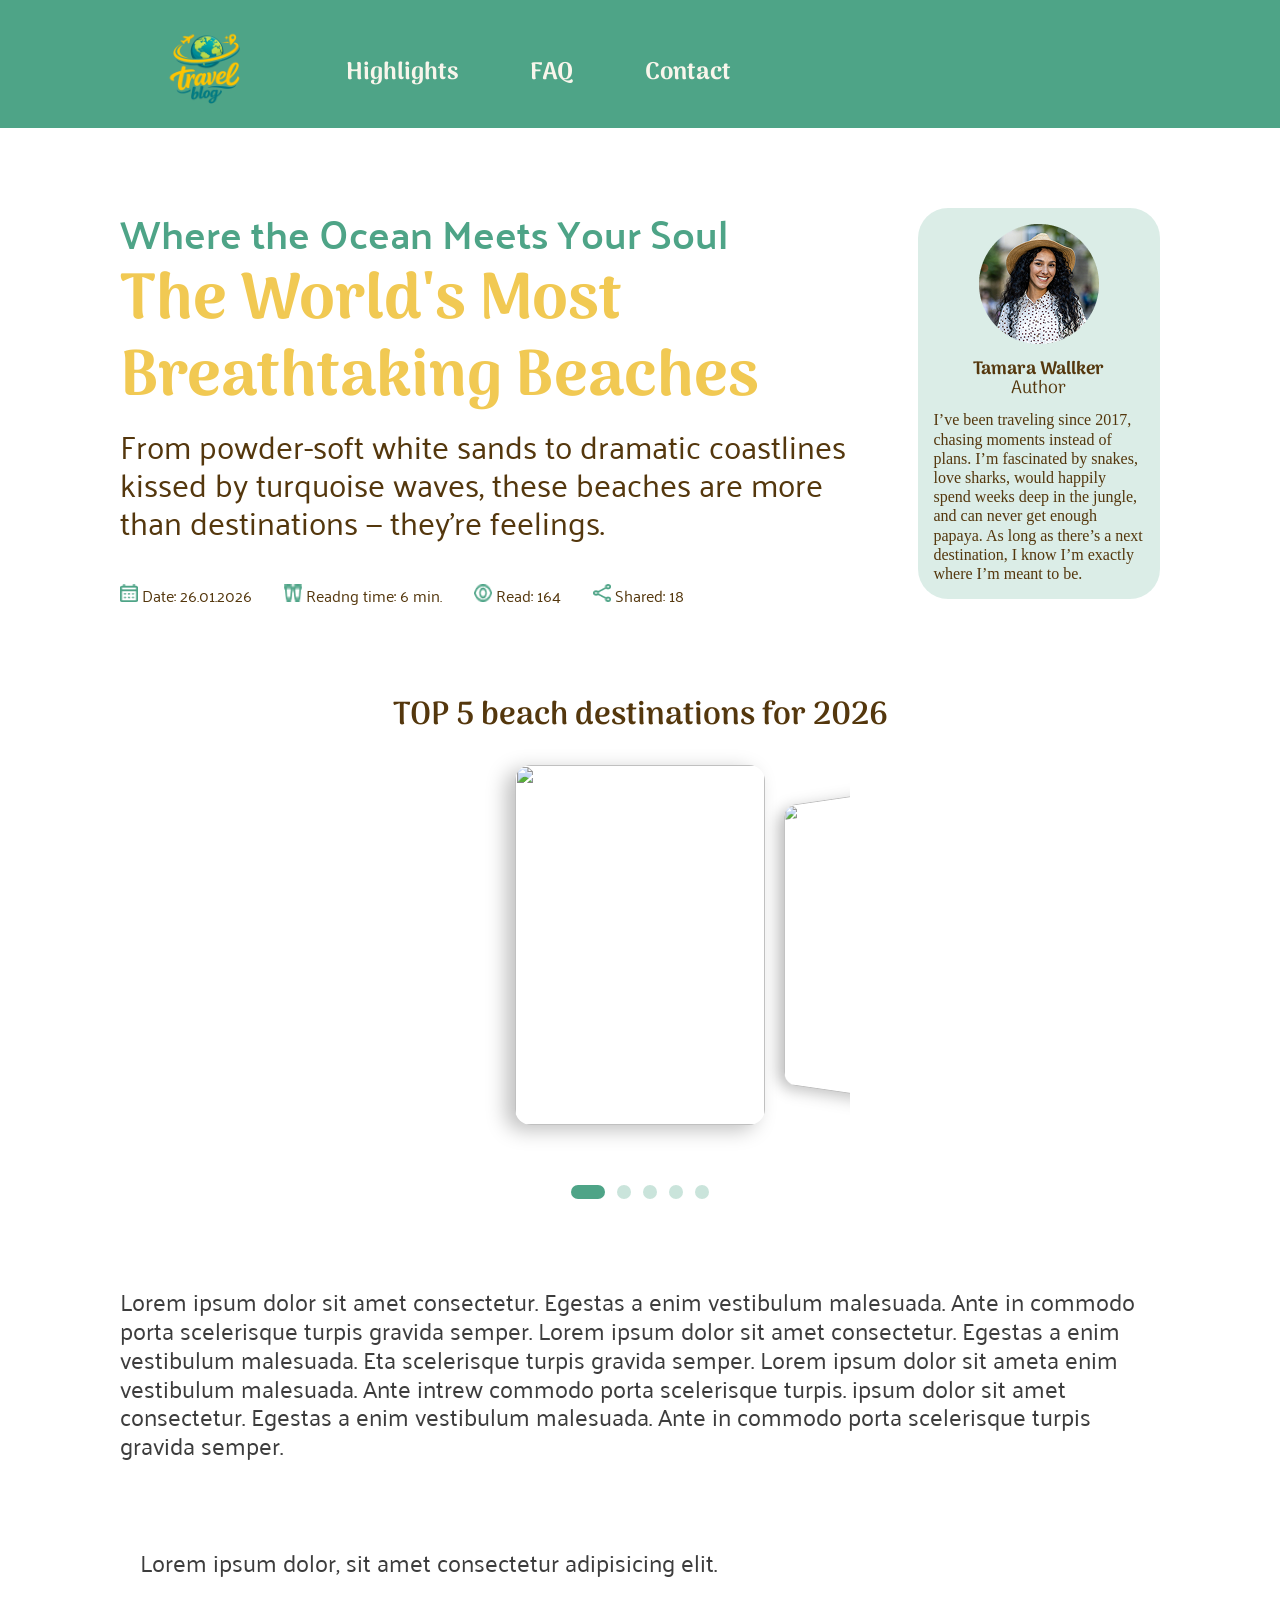
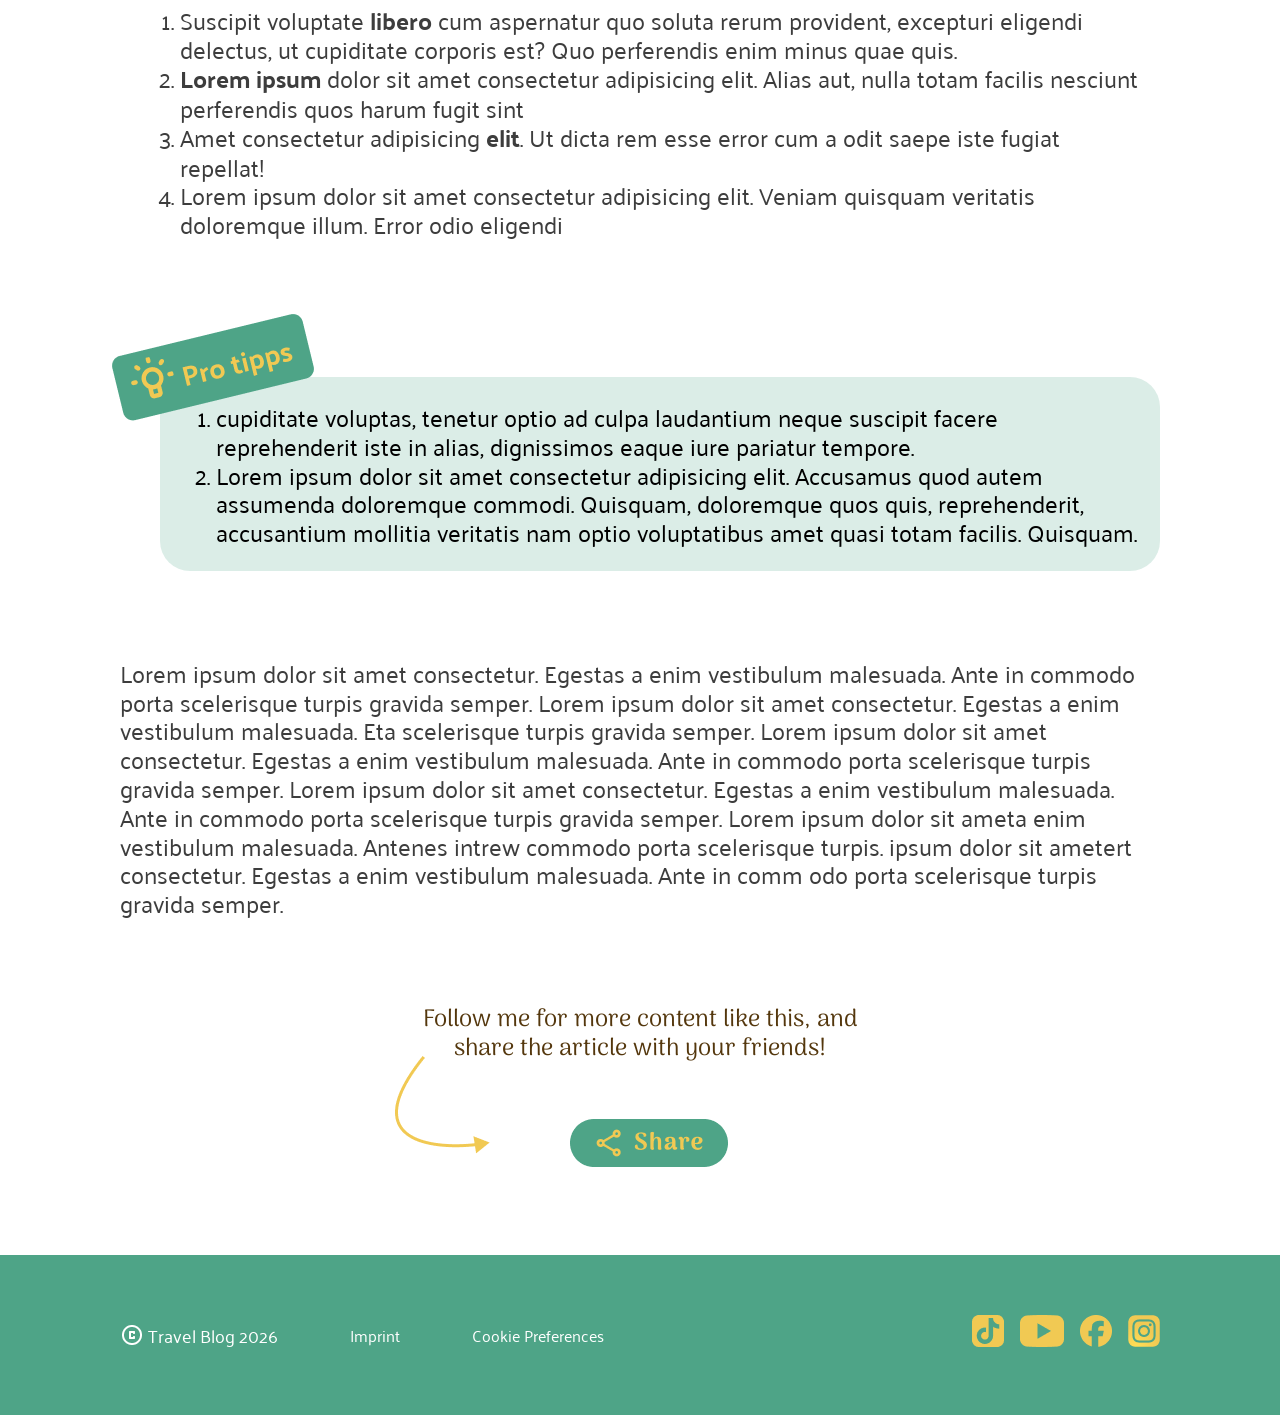
==== commit bf318c06: "fix: img path" ====
--- a/carousel.html
+++ b/carousel.html
@@ -9,7 +9,7 @@
 <body>
     <header class="header">
         <nav class="nav">
-            <img src="./video webpage/logo.png" alt="Travel Blog Logo" class="logo">
+            <img src="./assets/img/page-carousel/logo.png" alt="Travel Blog Logo" class="logo">
             <div class="nav_links">
                 <a href="#highlights">Highlights</a>
                 <a href="#faq">FAQ</a>
--- a/carousel.css
+++ b/carousel.css
@@ -103,15 +103,15 @@
 }
 
 .nav_links a:nth-child(1)::after {
-  background-image: url(/travel-blog/assets/img/page-carousel/highlight-hover.png);
+  background-image: url(./assets/img/page-carousel/highlight-hover.png);
 }
 
 .nav_links a:nth-child(2)::after {
-  background-image: url(/travel-blog/assets/img/page-carousel/faq-hover.png);
+  background-image: url(./assets/img/page-carousel/faq-hover.png);
 }
 
 .nav_links a:nth-child(3)::after {
-  background-image: url(/travel-blog/assets/img/page-carousel/contact-hover.png);
+  background-image: url(./assets/img/page-carousel/contact-hover.png);
 }
 
 .nav_links a:hover::after {
@@ -221,7 +221,7 @@
   width: 18px;
 }
 
-.article_meta_row{
+.article_meta_row {
   display: flex;
   gap: 32px;
 }
@@ -261,11 +261,11 @@
 }
 
 .slider-element {
-  width: 340px;
+  width: 300px;
   height: 440px;
   position: relative;
   border-radius: 16px;
-  margin: 0 -80px;
+  margin: 0 -70px;
   box-shadow: -9px 5px 20px 0px rgba(0, 0, 0, 0.25);
   transform: perspective(800px) rotateY(30deg) scale(0.85);
   transition: all 300ms ease-out;
@@ -434,6 +434,10 @@
   text-decoration: underline;
 }
 
+.share_links a:hover{
+  font-weight: bold;
+}
+
 .share_checkbox:checked ~ .share_btn_label .btn_img_normal {
   opacity: 0;
 }
@@ -506,104 +510,120 @@
   .full_content {
     padding: 80px 90px;
   }
-  .footer{
+  .footer {
     padding: 60px 90px;
   }
 }
 
 @media screen and (max-width: 1210px) {
-  .full_content{
+  .full_content {
     padding: 80px 70px;
   }
-  .footer{
+  .footer {
     padding: 60px 70px;
   }
 }
 
 @media screen and (max-width: 1170px) {
-  .full_content{
+  .full_content {
     padding: 80px 50px;
     gap: 60px;
   }
-  .footer{
+  .footer {
     padding: 60px 50px;
   }
 }
 
-@media screen and (max-width: 1130px){
-  html{
+@media screen and (max-width: 1130px) {
+  html {
     font-size: 14px;
   }
 }
 
-@media screen and (max-width: 1010px){
-
-  .full_content{
+@media screen and (max-width: 1010px) {
+  .full_content {
     padding: 70px 15px;
   }
 
-  .article_header{
+  .article_header {
     flex-direction: column;
     align-items: center;
   }
 
-  .author_info{
-    width: 500px;   
-  }
-
-  .nav{
+  .author_info {
+    width: 500px;
+  }
+
+  .nav {
     padding-left: 15px;
   }
 
-  .footer{
+  .footer {
     padding: 30px 15px;
   }
-  .footer_links{
+  .footer_links {
     gap: 30px;
   }
 }
 
-@media screen and (max-width: 600px){
-  
-  .full_content{
+@media screen and (max-width: 600px) {
+  .full_content {
     padding-top: 24px;
   }
-  .nav_links{
+  .nav_links {
     display: none;
   }
 
-  .logo{
+  .logo {
     position: absolute;
     left: calc(50% - 60px);
   }
 
-  .footer_links{
+  .footer_links {
     flex-direction: column-reverse;
     gap: 8px;
   }
 
-  .copyright_group{
+  .copyright_group {
     align-items: center;
   }
-
-}
-
-@media screen and (max-width: 550px){
-  
-  .author_info{
+}
+
+@media screen and (max-width: 550px) {
+  .author_info {
     width: fit-content;
   }
 }
 
-@media screen and (max-width: 580px){
-  .meta_info{
+@media screen and (max-width: 580px) {
+  .meta_info {
     flex-direction: column;
     align-items: flex-start;
     gap: 12px;
   }
+  .sub_headline{
+    font-size: 2rem;
+  }
+
+}
+
+@media screen and (max-width: 460px) {
+  html{
+    font-size: 11px;
+  }
+
+  .author_info{
+    font-size: 14px;
+  }
+
 }
 
 @media screen and (max-width: 1300px) {
+  .carousel_content{
+    width: 100%;
+    max-width: 100%;
+  }
+
   input[name="beach-slider"] {
     display: none;
   }
@@ -611,6 +631,7 @@
   .carousel {
     position: relative;
     width: 100%;
+    max-width: 420px;
     height: 420px;
     display: flex;
     justify-content: center;
@@ -620,9 +641,9 @@
 
   .slider-element {
     position: absolute;
-    width: 260px;
+    width: 250px;
     height: 360px;
-    margin: 0;
+    margin: 0 -70px;
     transition:
       transform 500ms ease,
       z-index 500ms ease,
@@ -630,7 +651,7 @@
     opacity: 0;
     pointer-events: none;
 
-    transform: perspective(800px) translateX(0) scale(0.5) rotateY(0deg);
+    transform: perspective(700px) translateX(0) scale(0.5) rotateY(0deg);
     z-index: 1;
   }
 
@@ -668,13 +689,13 @@
   }
 
   #slide-1:checked ~ .carousel .c-2 {
-    transform: perspective(800px) translateX(120px) scale(0.85) rotateY(-40deg);
+    transform: perspective(800px) translateX(240px) scale(0.85) rotateY(-40deg);
     z-index: 4;
     opacity: 1;
   }
 
   #slide-2:checked ~ .carousel .c-1 {
-    transform: perspective(800px) translateX(-120px) scale(0.85) rotateY(40deg);
+    transform: perspective(800px) translateX(-240px) scale(0.85) rotateY(40deg);
     z-index: 4;
     opacity: 1;
   }
@@ -687,13 +708,13 @@
   }
 
   #slide-2:checked ~ .carousel .c-3 {
-    transform: perspective(800px) translateX(120px) scale(0.85) rotateY(-40deg);
+    transform: perspective(800px) translateX(240px) scale(0.85) rotateY(-40deg);
     z-index: 4;
     opacity: 1;
   }
 
   #slide-3:checked ~ .carousel .c-2 {
-    transform: perspective(800px) translateX(-120px) scale(0.85) rotateY(40deg);
+    transform: perspective(800px) translateX(-240px) scale(0.85) rotateY(40deg);
     z-index: 4;
     opacity: 1;
   }
@@ -706,13 +727,13 @@
   }
 
   #slide-3:checked ~ .carousel .c-4 {
-    transform: perspective(800px) translateX(120px) scale(0.85) rotateY(-40deg);
+    transform: perspective(800px) translateX(240px) scale(0.85) rotateY(-40deg);
     z-index: 4;
     opacity: 1;
   }
 
   #slide-4:checked ~ .carousel .c-3 {
-    transform: perspective(800px) translateX(-120px) scale(0.85) rotateY(40deg);
+    transform: perspective(800px) translateX(-240px) scale(0.85) rotateY(40deg);
     z-index: 4;
     opacity: 1;
   }
@@ -725,13 +746,13 @@
   }
 
   #slide-4:checked ~ .carousel .c-5 {
-    transform: perspective(800px) translateX(120px) scale(0.85) rotateY(-40deg);
+    transform: perspective(800px) translateX(240px) scale(0.85) rotateY(-40deg);
     z-index: 4;
     opacity: 1;
   }
 
   #slide-5:checked ~ .carousel .c-4 {
-    transform: perspective(800px) translateX(-120px) scale(0.85) rotateY(40deg);
+    transform: perspective(800px) translateX(-240px) scale(0.85) rotateY(40deg);
     z-index: 4;
     opacity: 1;
   }
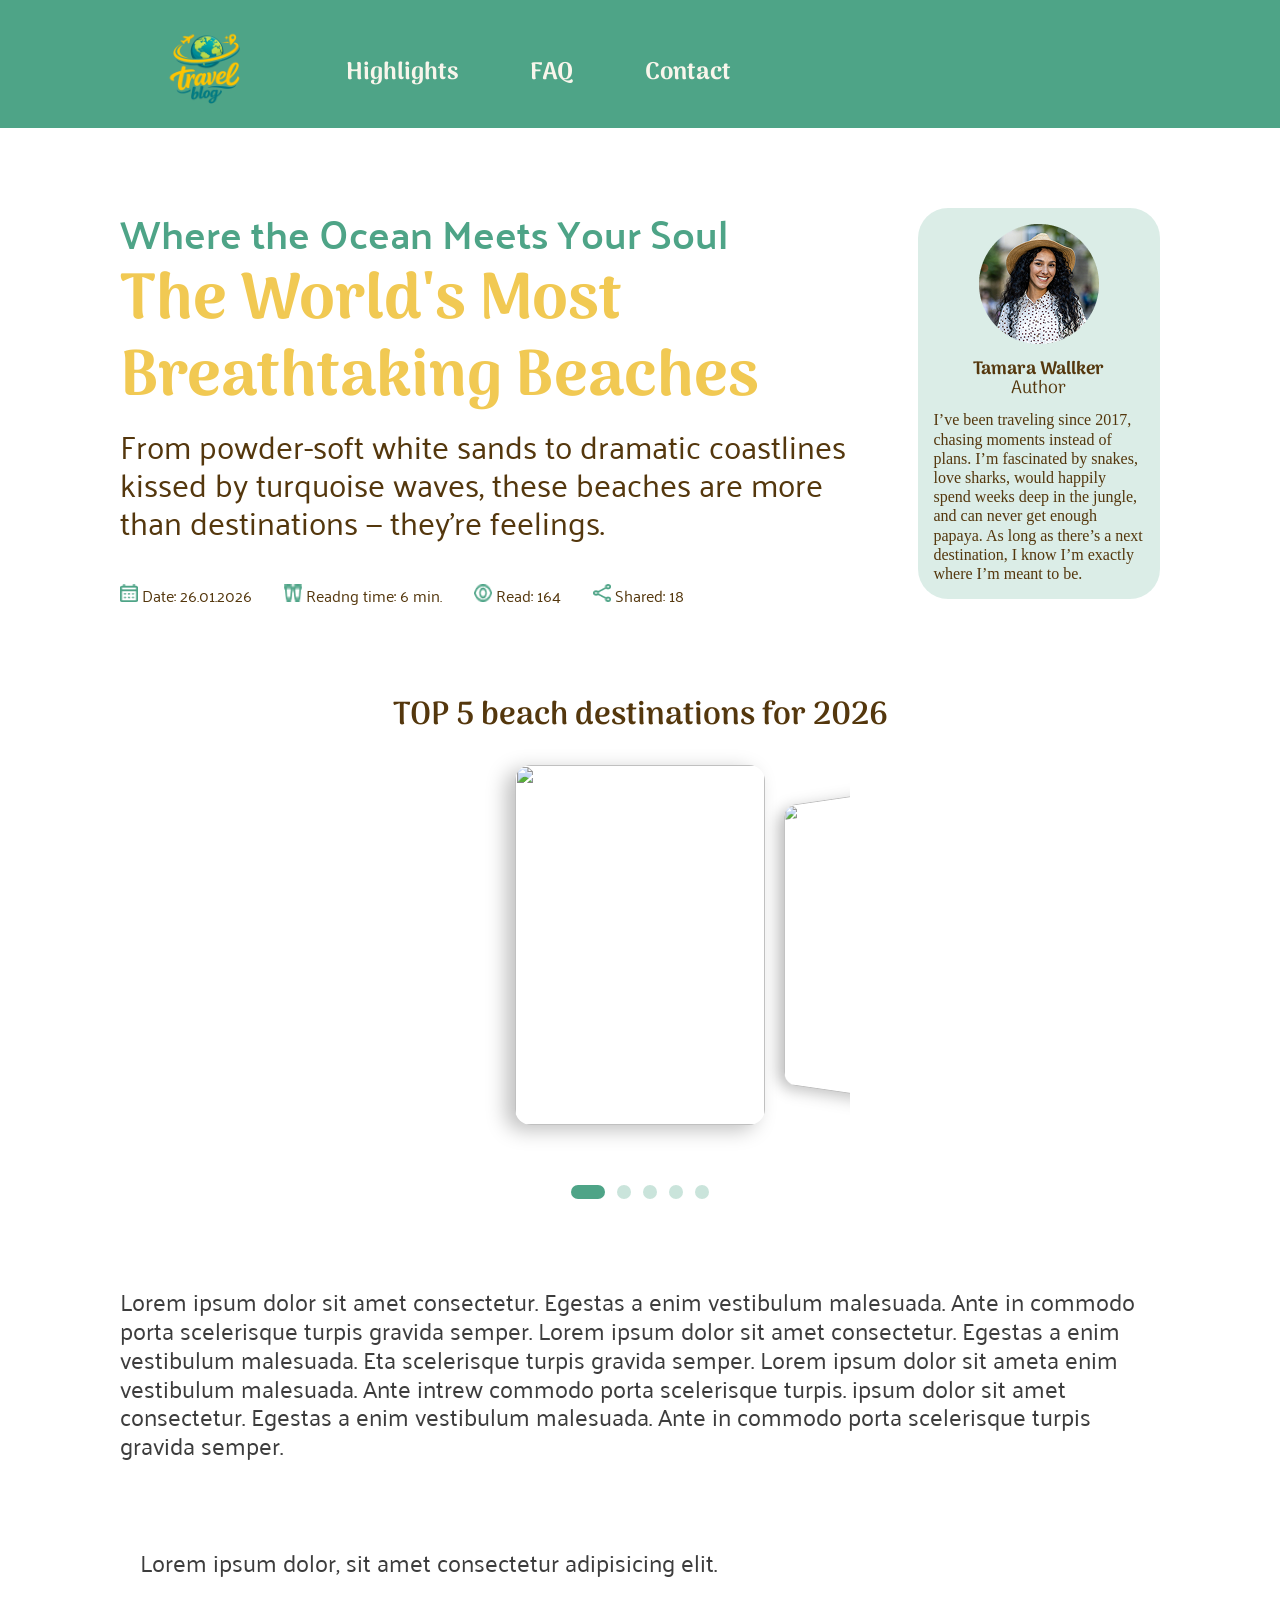
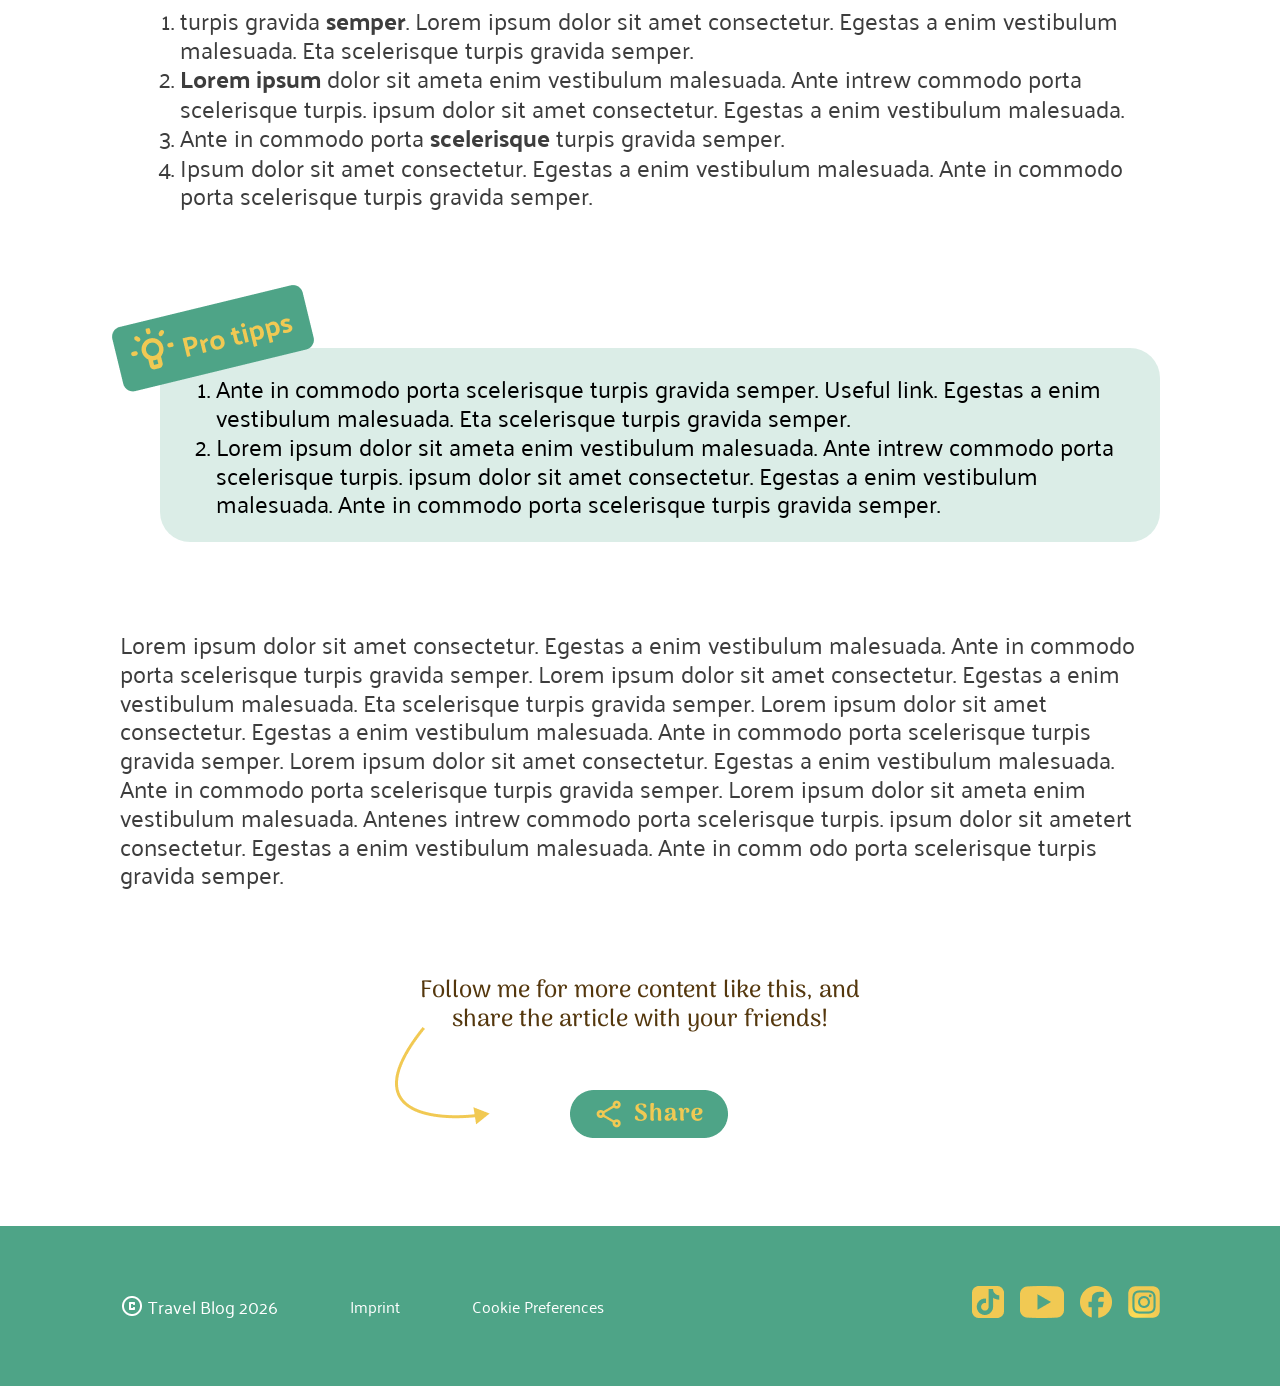
==== commit d6c2554d: "fix: responsiv / share vector/ pro tipps box/ footer" ====
--- a/carousel.html
+++ b/carousel.html
@@ -81,10 +81,10 @@
             <p>Lorem ipsum dolor, sit amet consectetur adipisicing elit. </p>
             <br>
             <ol>
-                <li>Suscipit voluptate <span>libero</span> cum aspernatur quo soluta rerum provident, excepturi eligendi delectus, ut cupiditate corporis est? Quo perferendis enim minus quae quis.</li>
-                <li><span>Lorem ipsum</span> dolor sit amet consectetur adipisicing elit. Alias aut, nulla totam facilis nesciunt perferendis quos harum fugit sint</li>
-                <li>Amet consectetur adipisicing <span>elit</span>. Ut dicta rem esse error cum a odit saepe iste fugiat repellat!</li>
-                <li>Lorem ipsum dolor sit amet consectetur adipisicing elit. Veniam quisquam veritatis doloremque illum. Error odio eligendi</li>
+                <li>turpis gravida <span>semper</span>. Lorem ipsum dolor sit amet consectetur. Egestas a enim vestibulum malesuada. Eta scelerisque turpis gravida semper.</li>
+                <li><span>Lorem ipsum</span> dolor sit ameta enim vestibulum malesuada. Ante intrew commodo porta scelerisque turpis. ipsum dolor sit amet consectetur. Egestas a enim vestibulum malesuada.</li>
+                <li>Ante in commodo porta <span>scelerisque</span> turpis gravida semper.</li>
+                <li>Ipsum dolor sit amet consectetur. Egestas a enim vestibulum malesuada. Ante in commodo porta scelerisque turpis gravida semper.</li>
             </ol>
         </article>
 
@@ -94,8 +94,8 @@
             </article>
             <article class="tipps_list">
                 <ol>
-                    <li>cupiditate voluptas, tenetur optio ad culpa laudantium neque suscipit facere reprehenderit iste in alias, dignissimos eaque iure pariatur tempore. </li>
-                    <li>Lorem ipsum dolor sit amet consectetur adipisicing elit. Accusamus quod autem assumenda doloremque commodi. Quisquam, doloremque quos quis, reprehenderit, accusantium mollitia veritatis nam optio voluptatibus amet quasi totam facilis. Quisquam.</li>
+                    <li>Ante in commodo porta scelerisque turpis gravida semper.  Useful link. Egestas a enim vestibulum malesuada. Eta scelerisque turpis gravida semper. </li>
+                    <li>Lorem ipsum dolor sit ameta enim vestibulum malesuada. Ante intrew commodo porta scelerisque turpis. ipsum dolor sit amet consectetur. Egestas a enim vestibulum malesuada. Ante in commodo porta scelerisque turpis gravida semper.</li>
                 </ol>
             </article>
         </section>
@@ -116,7 +116,8 @@
                     <img class="btn_img_clicked_2" src="./assets/img/page-carousel/share.png" alt="share-clicked"/>
                     </div>
                 </label>
-                <img class="swing_arrow" src="./assets/img/page-carousel/Vector 12.png" alt="swing-arrow"/>
+                <img class="swing_arrow_1" src="./assets/img/page-carousel/Vector 12.png" alt="swing-arrow"/>
+                <img class="swing_arrow_2" src="./assets/img/page-carousel/Vector 13.png" alt="swing-arrow"/>
                 <div class="share_links">
                     <a href="#">LinkedIn</a>
                     <a href="#">WhatsApp</a>
--- a/carousel.css
+++ b/carousel.css
@@ -349,6 +349,7 @@
 .share_content p {
   font-size: 1.5rem;
   font-family: "Arima";
+  font-weight: 500;
   line-height: 120%;
   color: rgba(84, 55, 13, 1);
 }
@@ -402,11 +403,22 @@
     margin 300ms ease;
 }
 
-.swing_arrow {
+.swing_arrow_1 {
   position: absolute;
   top: 50px;
   left: 5px;
   pointer-events: none;
+
+  display: block;
+}
+
+.swing_arrow_2 {
+  position: absolute;
+  top: 50px;
+  left: 5px;
+  pointer-events: none;
+
+  display: none;
 }
 
 .share_links {
@@ -449,6 +461,7 @@
   max-width: 50px;
   opacity: 1;
   visibility: visible;
+  object-fit: contain;
 }
 
 .share_checkbox:checked ~ .share_links {
@@ -488,6 +501,10 @@
   color: white;
 }
 
+.footer_links a:hover{
+  color: rgba(241, 201, 83, 1);
+}
+
 .socialmedia_links {
   display: flex;
   gap: 16px;
@@ -586,6 +603,15 @@
 
   .copyright_group {
     align-items: center;
+  }
+
+  .socialmedia_links{
+    align-items: end;
+  }
+
+  .socialmedia_links img{
+    width: 24px;
+    height: 24px;
   }
 }
 
@@ -612,8 +638,42 @@
     font-size: 11px;
   }
 
+  .full_content{
+    gap: 50px;
+  }
+
   .author_info{
     font-size: 14px;
+  }
+
+  .list_text ol{
+    padding-inline-start: 20px;
+  }
+
+  .tipps_content{
+    margin-top: 60px;
+  }
+
+  .tipps_list{
+    margin: 0;
+    padding: 24px 16px 24px 0;
+  }
+
+  .tipps_box{
+    top: -85px;
+    left: 0;
+  }
+
+  .share_content p{
+    font-size: 1.6rem;
+  }
+
+  .swing_arrow_1{
+    display: none;
+  }
+
+  .swing_arrow_2{
+    display: block;
   }
 
 }
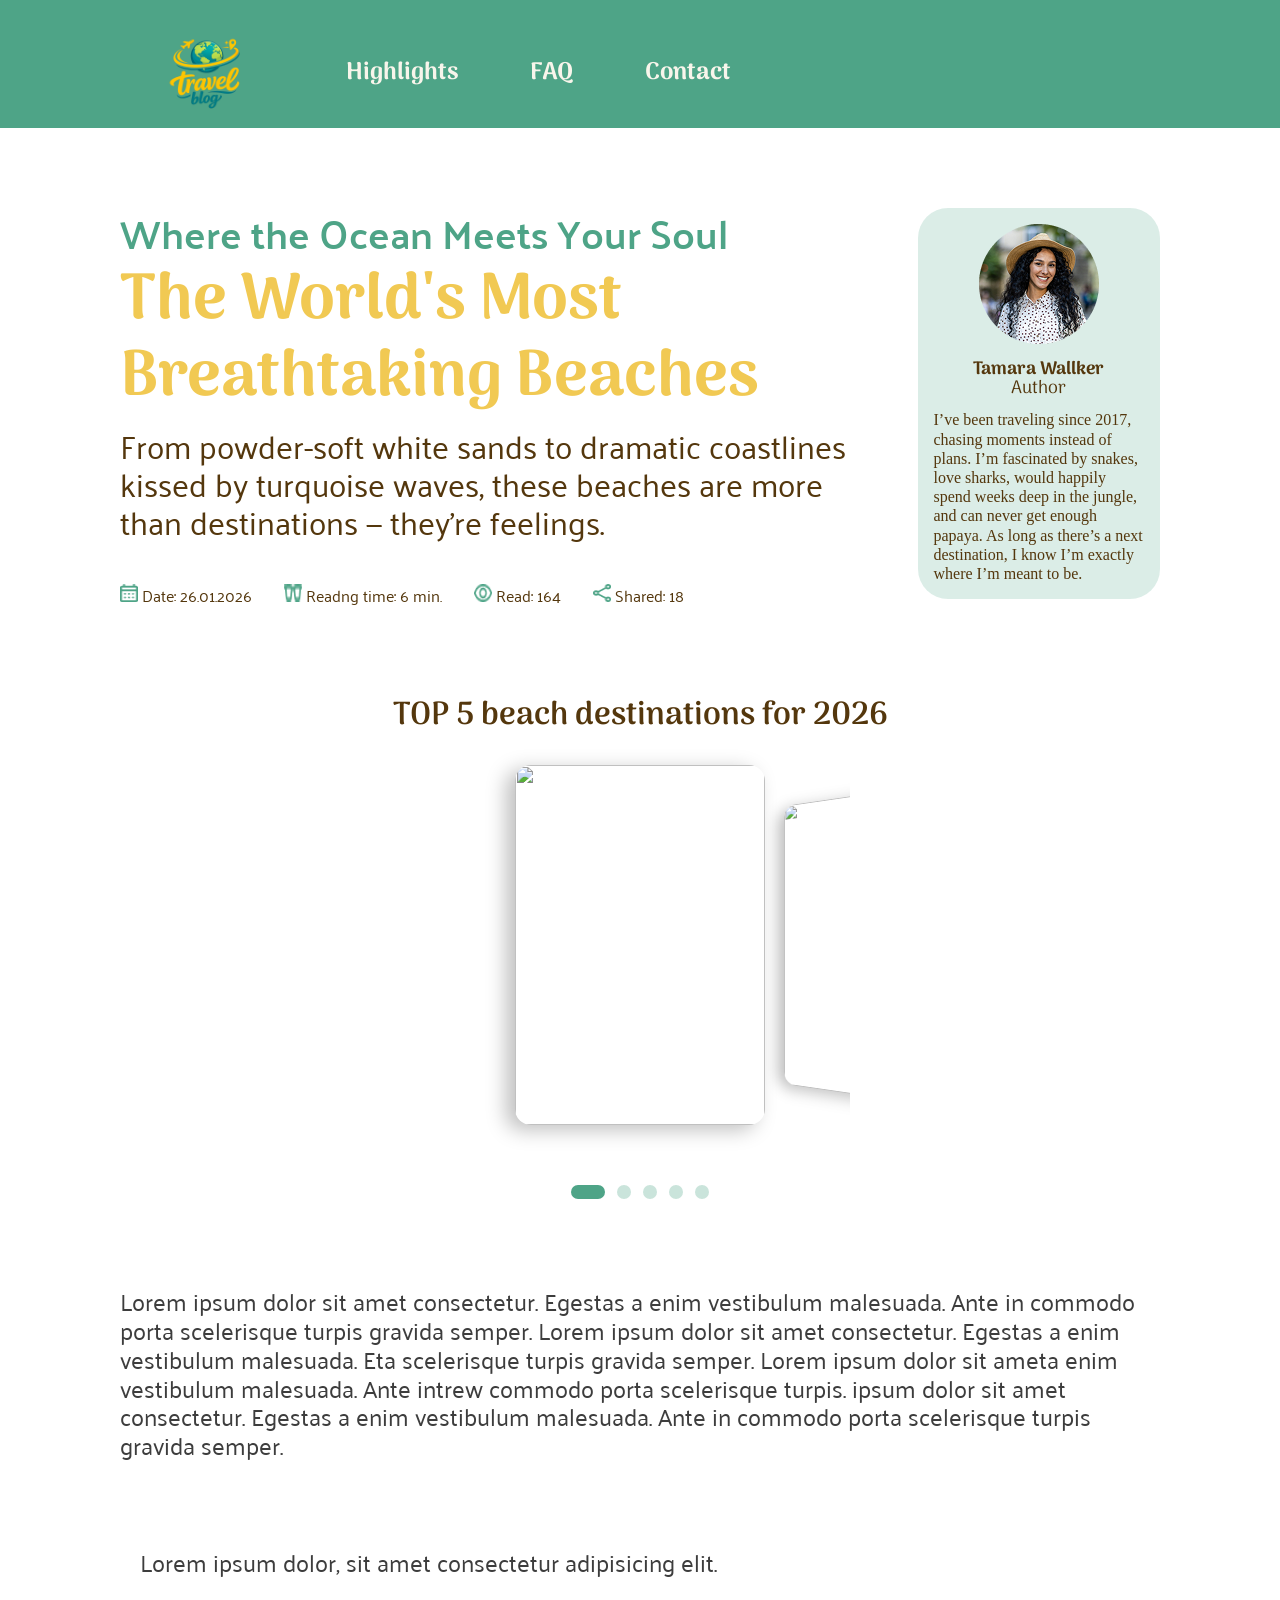
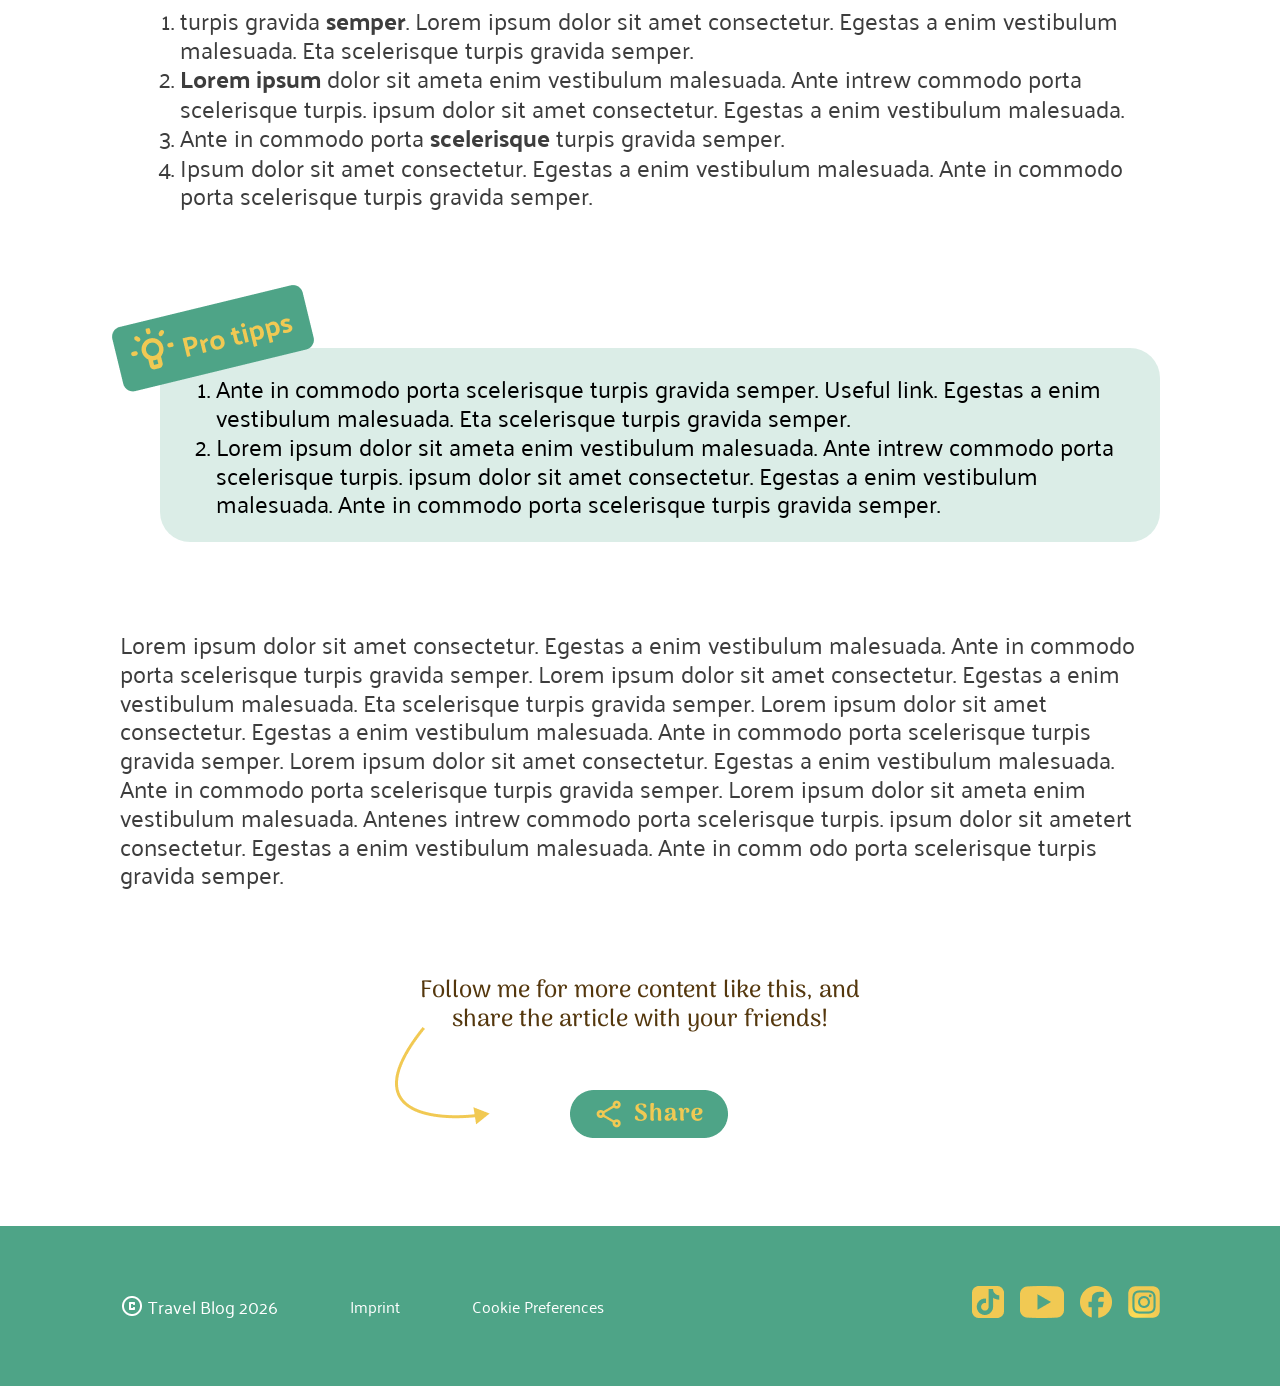
==== commit ba136498: "feat: add logo link from Carousel to Home" ====
--- a/carousel.html
+++ b/carousel.html
@@ -9,7 +9,8 @@
 <body>
     <header class="header">
         <nav class="nav">
-            <img src="./assets/img/page-carousel/logo.png" alt="Travel Blog Logo" class="logo">
+            <a class="home_link" href="home.html"><img src="./assets/img/page-carousel/logo.png" alt="Travel Blog Logo" class="logo"></a>
+            
             <div class="nav_links">
                 <a href="#highlights">Highlights</a>
                 <a href="#faq">FAQ</a>
--- a/carousel.css
+++ b/carousel.css
@@ -65,6 +65,10 @@
 .logo {
   width: 120px;
   height: 120px;
+}
+
+.home_link{
+  padding-top: 16px;
 }
 
 .nav_links {
